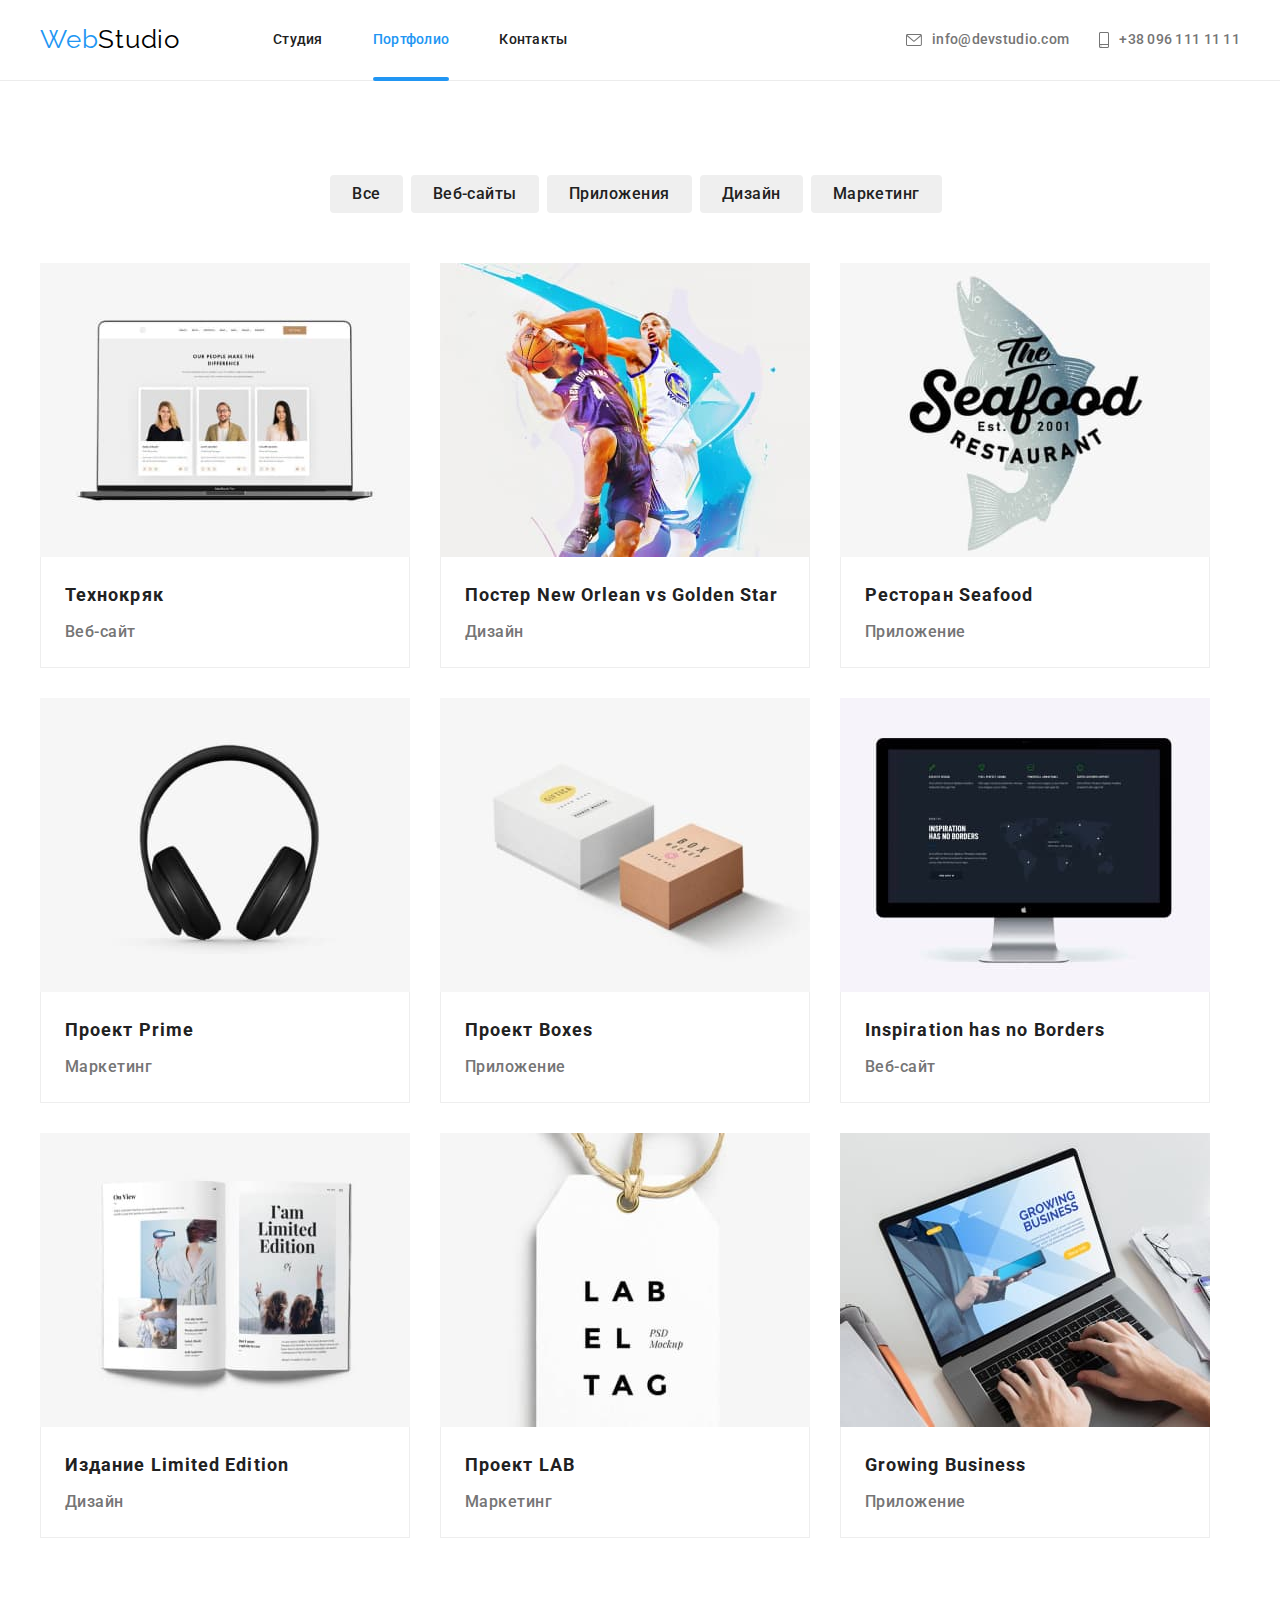
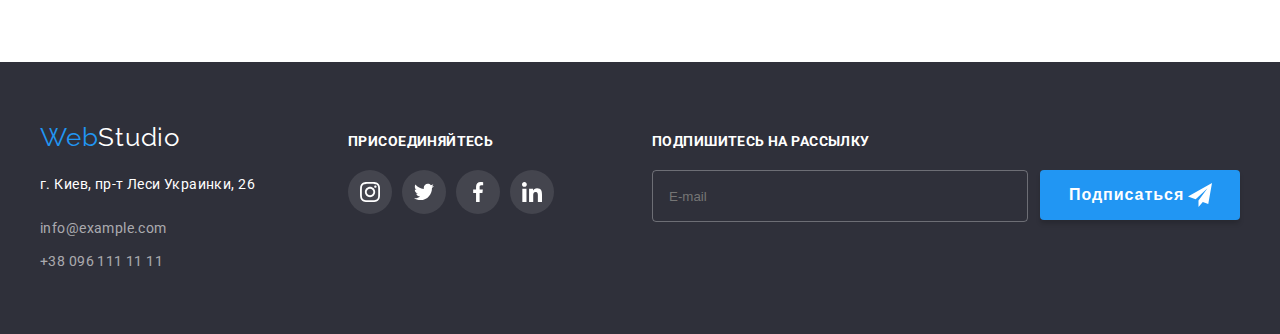
==== portfolio.html @ 7c9e0657 "копіює файли з попередньої ДЗ" ====
<!DOCTYPE html>
<html lang="ru">
  <head>
    <meta charset="UTF-8" />
    <meta http-equiv="X-UA-Compatible" content="IE=edge" />
    <meta name="viewport" content="width=device-width, initial-scale=1.0" />
    <title>WebStudio</title>
    <link rel="preconnect" href="https://fonts.googleapis.com" />
    <link rel="preconnect" href="https://fonts.gstatic.com" crossorigin />
    <link
      href="https://fonts.googleapis.com/css2?family=Montserrat:wght@400;700&family=Raleway:wght@700&family=Roboto:wght@400;500;700;900&family=Rubik:wght@400;500;700&display=swap"
      rel="stylesheet"
    />
    
    <link
      rel="stylesheet"
      href="https://cdnjs.cloudflare.com/ajax/libs/modern-normalize/1.1.0/modern-normalize.min.css"
      integrity="sha512-wpPYUAdjBVSE4KJnH1VR1HeZfpl1ub8YT/NKx4PuQ5NmX2tKuGu6U/JRp5y+Y8XG2tV+wKQpNHVUX03MfMFn9Q=="
      crossorigin="anonymous"
      referrerpolicy="no-referrer"
    />
    <link rel="stylesheet" href="./css/main.css" />
  </head>

  <body>
        
 <!-- --------Header-------- -->

    <header class="header">
      <nav class="container main-nav">
        <a href="./index.html" class="logo">Web<span class="logo-accent">Studio</span></a>

        <ul class="nav list">
          <li class="nav__item">
            <a href="./index.html" class="nav__link">Студия</a>
          </li>

          <li class="nav__item">
            <a href="./portfolio.html" class="nav__link current">Портфолио</a></li>

          <li class="nav__item">
            <a href="" class="nav__link">Контакты</a></li>
        </ul>

        <ul class="site-contact list">
          <li class="site-contact__item">
            <a href="mailto:info@devstudio.com" class="site-contact__link">
              <svg class="site-contact__icon" width="16" hight="12">
                <use href="./images/icons.svg#icon-icon-envelope"></use>
              </svg>info@devstudio.com
            </a>
          </li>

          <li class="site-contact__item">
            <a href="tel:+380961111111" class="site-contact__link">
              <svg class="site-contact__icon" width="10" hight="16">
                <use href="./images/icons.svg#icon-icon-tel"></use>
              </svg>+38 096 111 11 11</a>
          </li>
        </ul>

      </nav>
    </header>
    
    <main>

      <!-- наши работы -->
      
      <section class="section">
        <div class="container">

          <h1 class="visually-hidden">Портфолио работ</h1>

        <ul class="portfolio-nav">

          <li class="portfolio-nav__li">
            <button type="button" class="portfolio-nav__radiobutton">Все</a></li>

          <li class="portfolio-nav__li">
            <button type="button" class="portfolio-nav__radiobutton">Веб-сайты</a></li>

          <li class="portfolio-nav__li">
            <button type="button" class="portfolio-nav__radiobutton">Приложения</a></li>

          <li class="portfolio-nav__li">
            <button type="button" class="portfolio-nav__radiobutton">Дизайн</a></li>
            
          <li class="portfolio-nav__li">
            <button type="button" class="portfolio-nav__radiobutton">Маркетинг</a></li>
        </ul>

        <ul class="portfolio-collection">

          <li class="portfolio-card">
            <a href="" class="portfolio-card__link list">
              <div class="portfolio-card__thumb">

                <img src="./images/img1laptop.jpg" alt="laptop" width="370" height="294" class="portfolio-card__picture"/>

                <div class="portfolio-card__overley">
                  <p class="portfolio-card__overley-text">Ресурс предлагает комплексные предложения с разным уровнем функционала и сервисов. Все это позволит посетителю получить исчерпывающие сведения о компании или частном лице.</p>
                </div>
              </div>
              
              <div class="portfolio-card__content">
                <h3 class="portfolio-card__title">Технокряк</h3>
                <p class="portfolio-card__description">Веб-сайт</p>
              </div>
              
            </a>
          </li>

          <li class="portfolio-card">
            <a href="" class="portfolio-card__link list">
            <div class="portfolio-card__thumb">

                <img src="./images/img2basketball.jpg" alt="laptop" width="370" height="294" class="portfolio-card__picture"/>

                <div class="portfolio-card__overley">
                  <p class="portfolio-card__overley-text">Ресурс предлагает комплексные предложения с разным уровнем функционала и сервисов. Все это позволит посетителю получить исчерпывающие сведения о компании или частном лице.</p>
                </div>
              </div>
              
              <div class="portfolio-card__content">
                <h3 class="portfolio-card__title">Постер New Orlean vs Golden Star</h3>
                <p class="portfolio-card__description">Дизайн</p>
            </div>
            </a>
          </li>

          <li class="portfolio-card">
            <a href="" class="portfolio-card__link list">
            <div class="portfolio-card__thumb">

                <img src="./images/img3seafood.jpg" alt="laptop" width="370" height="294" class="portfolio-card__picture"/>

                <div class="portfolio-card__overley">
                  <p class="portfolio-card__overley-text">Ресурс предлагает комплексные предложения с разным уровнем функционала и сервисов. Все это позволит посетителю получить исчерпывающие сведения о компании или частном лице.</p>
                </div>
              </div>
              
              <div class="portfolio-card__content">
                <h3 class="portfolio-card__title">Ресторан Seafood</h3>
                <p class="portfolio-card__description">Приложение</p>
            </div>
            </a>
          </li>

          <li class="portfolio-card">
            <a href="" class="portfolio-card__link list">
            <div class="portfolio-card__thumb">

                <img src="./images/img4headphones.jpg" alt="laptop" width="370" height="294" class="portfolio-card__picture"/>

                <div class="portfolio-card__overley">
                  <p class="portfolio-card__overley-text">Ресурс предлагает комплексные предложения с разным уровнем функционала и сервисов. Все это позволит посетителю получить исчерпывающие сведения о компании или частном лице.</p>
                </div>
              </div>
              
              <div class="portfolio-card__content">
                <h3 class="portfolio-card__title">Проект Prime</h3>
                <p class="portfolio-card__description">Маркетинг</p>
            </div>
            </a>
          
          </li>

          <li class="portfolio-card">
            <a href="" class="portfolio-card__link list">
            <div class="portfolio-card__thumb">

                <img src="./images/img5box.jpg" alt="laptop" width="370" height="294" class="portfolio-card__picture"/>

                <div class="portfolio-card__overley">
                  <p class="portfolio-card__overley-text">Ресурс предлагает комплексные предложения с разным уровнем функционала и сервисов. Все это позволит посетителю получить исчерпывающие сведения о компании или частном лице.</p>
                </div>
              </div>
              
              <div class="portfolio-card__content">
                <h3 class="portfolio-card__title">Проект Boxes</h3>
                <p class="portfolio-card__description">Приложение</p>
            </div>
            </a>
          </li>

          <li class="portfolio-card">
             <a href="" class="portfolio-card__link list">
            <div class="portfolio-card__thumb">

                <img src="./images/img6imac.jpg" alt="laptop" width="370" height="294" class="portfolio-card__picture"/>

                <div class="portfolio-card__overley">
                  <p class="portfolio-card__overley-text">Ресурс предлагает комплексные предложения с разным уровнем функционала и сервисов. Все это позволит посетителю получить исчерпывающие сведения о компании или частном лице.</p>
                </div>
              </div>
              
              <div class="portfolio-card__content">
                <h3 class="portfolio-card__title">Inspiration has no Borders</h3>
                <p class="portfolio-card__description">Веб-сайт</p>
            </div>
            </a>
          </li>

          <li class="portfolio-card">
            <a href="" class="portfolio-card__link list">
            <div class="portfolio-card__thumb">

                <img src="./images/img7journal.jpg" alt="laptop" width="370" height="294" class="portfolio-card__picture"/>

                <div class="portfolio-card__overley">
                  <p class="portfolio-card__overley-text">Ресурс предлагает комплексные предложения с разным уровнем функционала и сервисов. Все это позволит посетителю получить исчерпывающие сведения о компании или частном лице.</p>
                </div>
              </div>
              
              <div class="portfolio-card__content">
                <h3 class="portfolio-card__title">Издание Limited Edition</h3>
                <p class="portfolio-card__description">Дизайн</p>
            </div>
            </a>
          </li>

          <li class="portfolio-card">
            <a href="" class="portfolio-card__link list">
            <div class="portfolio-card__thumb">

                <img src="./images/img8abc.jpg" alt="laptop" width="370" height="294" class="portfolio-card__picture"/>

                <div class="portfolio-card__overley">
                  <p class="portfolio-card__overley-text">Ресурс предлагает комплексные предложения с разным уровнем функционала и сервисов. Все это позволит посетителю получить исчерпывающие сведения о компании или частном лице.</p>
                </div>
              </div>
              
              <div class="portfolio-card__content">
                <h3 class="portfolio-card__title">Проект LAB</h3>
                <p class="portfolio-card__description">Маркетинг</p>
            </div>
            </a>
          </li>

          <li class="portfolio-card">
            <a href="" class="portfolio-card__link list">
            <div class="portfolio-card__thumb">

                <img src="./images/img9laptop_hands.jpg" alt="laptop" width="370" height="294" class="portfolio-card__picture"/>

                <div class="portfolio-card__overley">
                  <p class="portfolio-card__overley-text">Ресурс предлагает комплексные предложения с разным уровнем функционала и сервисов. Все это позволит посетителю получить исчерпывающие сведения о компании или частном лице.</p>
                </div>
              </div>
              
              <div class="portfolio-card__content">
                <h3 class="portfolio-card__title">Growing Business</h3>
                <p class="portfolio-card__description">Приложение</p>
            </div>
            </a>
          </li>


        </ul>
        </div>
      </section>
    
    </main>
  
    
     <footer class="footer">
      <div class="container footer-con">
        
        <div>
          <a href="./index.html" class="logo">Web<span class="logo-accent logo-accent--footer">Studio</span></a>

          <address class="footer__adress">г. Киев, пр-т Леси Украинки, 26</address>
          
          <ul class="footer_contacts">
            <li class="footer_contacts__link">
              <a href="mailto:info@example.com" class="footer_contacts__footer-contact">info@example.com</a></li>
            <li>
              <a href="tel:+380991111111" class="footer_contacts__footer-contact">+38 096 111 11 11</a></li>
          </ul>
        </div>
      
        <div class="footer-social-link">
          <h3 class="footer__head">присоединяйтесь</h3>
            <div class="footer-social">

              <ul class="footer-icons">
                <li>
                <a href="" class="social-icons__link social-icons__link--footer">
                  <svg class="social-icons__icon social-icons__icon--footer" width="20px" height="20px">
                    <use href="./images/icons.svg#icon-icon-instagram"></use>
                  </svg>
                </a>
              </li>
              <li>
                <a href="" class="social-icons__link social-icons__link--footer">
                  <svg class="social-icons__icon social-icons__icon--footer" width="20px" height="20px">
                    <use href="./images/icons.svg#icon-icon-twitter"></use>
                  </svg>
                </a>
              </li>
              <li>
                <a href="" class="social-icons__link social-icons__link--footer">
                  <svg class="social-icons__icon social-icons__icon--footer" width="20px" height="20px">
                    <use href="./images/icons.svg#icon-icon-fb"></use>
                  </svg>
                </a>
              </li>
              <li>
                <a href="" class="social-icons__link social-icons__link--footer">
                  <svg class="social-icons__icon social-icons__icon--footer" width="20px" height="20px">
                    <use href="./images/icons.svg#icon-icon-linkedin"></use>
                  </svg>
                </a>
              </li>
            </div>
          </ul>
        </div>

        <div class="footer-form">
          <h3 class="footer__head">Подпишитесь на рассылку</h3>
          <div class="subscribe-form">
            <input type="text" placeholder="E-mail" class="subscribe-form__input">
          <button type="button" class="subscribe-form__button">Подписаться
            <svg class="subscribe-form__button-icon" width="24px" height="24px">
              <use href="./images/icons.svg#icon-newsubscribe"> </use>
            </svg>
          </button>
          </div>
        </div>

      </div>
    </footer>
  </body>
</html>
---- css/main.css ----
:root {
  --primaty-text-color: #212121;
  --dark-color-text: #000000;
  --secondary-text-color: #757575;
  --auxiliary-text-color: rgba(255, 255, 255, 0.6);
  --white-text-color: #ffffff;
  --accent-color: #2196f3;
  --background-color-dark: #2f303a;
  --background-color-lightgrey: #f5f4fa;
  --cybic-parameters: 0.4, 0, 0.2, 1;
}

*,
*::before *::after {
  box-sizing: inherit;
}

body {
  font-family: Roboto, sans-serif;
  margin: 0;
}

h2 {
  font-weight: 700;
  font-size: 36px;
  line-height: 1.16;
  letter-spacing: 0.03em;
  text-align: center;
}

h1,
h2,
h3,
h4,
h5,
h6,
h7,
h8 {
  margin: 0 0;
  padding-left: 0;
}

ul {
  margin-top: 0;
  padding-left: 0;
}

p {
  margin: 0 0;
  padding-left: 0;
}

img {
  display: block;
}

.container {
  width: 1200px;
  margin-left: auto;
  margin-right: auto;
  padding-left: 15px;
  padding-right: 15px;
}

.section {
  padding-top: 94px;
  padding-bottom: 94px;
}

.visually-hidden {
  position: absolute;
  white-space: nowrap;
  width: 1px;
  height: 1px;
  overflow: hidden;
  border: 0;
  padding: 0;
  clip: rect(0 0 0 0);
  clip-path: inset(50%);
  margin: -1px;
}

.list {
  list-style: none;
  text-decoration: none;
  margin-bottom: 0;
}

.header {
  border-bottom: 1px solid #ececec;
}

.main-nav {
  display: flex;
  align-items: center;
  height: 80px;
}

.nav {
  font-family: Roboto, sans-serif;
  display: flex;
  color: var(--primaty-text-color);
  font-weight: 500;
  font-size: 14px;
  line-height: 1.14;
  letter-spacing: 0.02em;
  margin: 0;
}

.nav__item {
  position: relative;
  margin-right: 50px;
}
.nav__item:last-child {
  margin-right: 0px;
}

.nav__link {
  color: var(--primaty-text-color);
  display: block;
  text-decoration: none;
  padding-top: 32px;
  padding-bottom: 32px;
  font-weight: 500;
  font-size: 14px;
  line-height: 1.14;
  letter-spacing: 0.02em;
  transition: color 250ms cubic-bezier(var(--cybic-parameters));
}
.nav__link:hover, .nav__link:focus {
  color: var(--accent-color);
}
.nav__link.current {
  color: var(--accent-color);
}
.nav__link.current::after {
  content: "";
  position: absolute;
  left: 0;
  bottom: -1px;
  width: 100%;
  height: 4px;
  background-color: var(--accent-color);
  border-radius: 2px;
}

.site-contact {
  display: flex;
  text-decoration: none;
  margin-left: auto;
  padding: 0;
  height: 80px;
}

.site-contact__item {
  margin-right: 30px;
}
.site-contact__item:last-child {
  margin-right: 0px;
}

.site-contact__link {
  display: flex;
  font-family: Roboto, sans-serif;
  text-decoration: none;
  color: var(--secondary-text-color);
  font-weight: 500;
  font-size: 14px;
  line-height: 1.14;
  letter-spacing: 0.02em;
  padding: 0;
  margin-left: auto;
  margin-bottom: 0;
  align-items: center;
  transition: color 250ms cubic-bezier(var(--cybic-parameters));
}
.site-contact__link:hover, .site-contact__link:focus {
  color: var(--accent-color);
}

.site-contact__icon {
  margin-right: 10px;
  fill: currentColor;
  height: 80px;
}

.logo {
  font-family: Raleway, sans-serif;
  text-decoration: none;
  font-size: 26px;
  line-height: 1.2;
  letter-spacing: 0.03em;
  color: var(--accent-color);
  margin-right: 93px;
}

.logo-accent {
  color: var(--dark-color-text);
}

.logo-accent--footer {
  color: var(--white-text-color);
}

.hero {
  max-height: 600px;
  max-width: 1600px;
  margin: 0 auto;
  background-image: linear-gradient(to right, rgba(47, 48, 58, 0.4), rgba(47, 48, 58, 0.4)), url(../images/heroback.jpg);
  background-repeat: no-repeat;
  background-position: center;
  padding: 200px 0px;
}

.hero__title {
  font-family: Roboto, sans-serif;
  color: var(--white-text-color);
  text-transform: uppercase;
  font-weight: 900;
  font-size: 44px;
  line-height: 1.36;
  text-align: center;
  letter-spacing: 0.06em;
  list-style: none;
  margin-bottom: 30px;
  margin-left: auto;
  margin-right: auto;
  width: 696px;
}

.hero__button {
  color: var(--white-text-color);
  background-color: var(--accent-color);
  font-weight: 700;
  font-size: 16px;
  line-height: 1.88;
  letter-spacing: 0.06em;
  border: 0px;
  border-radius: 4px;
  padding: 10px 32px;
  display: block;
  margin: 0 auto;
  cursor: pointer;
}

.section.benefit {
  padding-bottom: 0px;
}

.benefits {
  margin: 0;
  list-style: none;
  display: flex;
  justify-content: space-between;
}

.benefits__item {
  max-width: 270px;
}

.benefits__back {
  display: block;
  width: 270px;
  height: 120px;
  background-color: var(--background-color-lightgrey);
  border-radius: 4px;
  margin-bottom: 30px;
  background-position: center;
  background-repeat: no-repeat;
  background-size: 70px 70px;
}
.benefits__back--antenna {
  background-image: url(../images/benefit1.svg);
}
.benefits__back--clock {
  background-image: url(../images/benefit2.svg);
}
.benefits__back--laptop {
  background-image: url(../images/benefit3.svg);
}
.benefits__back--astronaut {
  background-image: url(../images/benefit4.svg);
}

.benefits__title {
  color: var(--primaty-text-color);
  font-weight: 700;
  font-size: 14px;
  line-height: 16px;
  letter-spacing: 0.03em;
  text-transform: uppercase;
  margin-bottom: 10px;
}

.benefits__desctription {
  color: var(--secondary-text-color);
  font-weight: 400;
  font-size: 14px;
  line-height: 1.71;
  letter-spacing: 0.03em;
  width: 270px;
}

.whatwedo {
  text-align: center;
  margin-bottom: 50px;
}

.whatwedo__list {
  margin: 0;
  display: flex;
  justify-content: space-between;
}

.whatwedo__link {
  position: relative;
}

.whatwedo__overlay {
  display: flex;
  position: absolute;
  width: 100%;
  height: 70px;
  bottom: 0;
  background-color: rgba(47, 48, 58, 0.8);
  justify-content: center;
  align-items: center;
}

.whatwedo__text {
  font-weight: 700;
  font-size: 14px;
  line-height: 1.14;
  letter-spacing: 0.03em;
  text-transform: uppercase;
  color: var(--white-text-color);
}

.teambackground {
  background-color: var(--background-color-lightgrey);
}

.team__head {
  margin-bottom: 50px;
  text-align: center;
}

.team {
  display: flex;
  justify-content: space-between;
  list-style: none;
  margin: 0;
}

.team-member {
  background-color: var(--white-text-color);
  box-shadow: 0px 1px 3px rgba(0, 0, 0, 0.12), 0px 1px 1px rgba(0, 0, 0, 0.14), 0px 2px 1px rgba(0, 0, 0, 0.2);
  border-radius: 0px 0px 4px 4px;
}

.team-member__contacts {
  margin: 30px 0;
}

.team-member__name {
  margin-bottom: 10px;
  color: var(--primaty-text-color);
  font-weight: 500;
  font-size: 16px;
  line-height: 1.18;
  letter-spacing: 0.03em;
  text-align: center;
}

.team-member__description {
  color: var(--secondary-text-color);
  font-weight: 400;
  font-size: 16px;
  line-height: 1.18;
  letter-spacing: 0.03em;
  margin-bottom: 16px;
  text-align: center;
}

.social-icons {
  display: flex;
  justify-content: center;
  list-style: none;
}

.social-icons__item {
  height: 44px;
  width: 44px;
  margin-right: 10px;
}
.social-icons__item:last-child {
  margin-right: 0;
}

.social-icons__link {
  display: flex;
  justify-content: center;
  align-items: center;
  height: 100%;
  width: 100%;
  border-radius: 50%;
  color: #afb1b8;
  transition: background-color 250ms cubic-bezier(var(--cybic-parameters)), color 250ms cubic-bezier(var(--cybic-parameters));
}
.social-icons__link:hover, .social-icons__link:focus {
  background-color: var(--accent-color);
  color: #ffffff;
}

.social-icons__icon {
  fill: currentColor;
}

.customers__head {
  margin-bottom: 50px;
}

.customers {
  display: flex;
  justify-content: space-between;
  align-items: center;
  margin: 0;
}

.customers__item {
  width: 170px;
  height: 92px;
  color: var(--accent-color);
}

.customers__link {
  display: flex;
  justify-content: center;
  align-items: center;
  color: #afb1b8;
  width: 100%;
  height: 100%;
  border-radius: 4px;
  border: 1px solid #afb1b8;
  transition: background-color 250ms cubic-bezier(var(--cybic-parameters)), color 250ms cubic-bezier(var(--cybic-parameters)), border 250ms cubic-bezier(var(--cybic-parameters));
}
.customers__link:hover, .customers__link:focus {
  color: var(--accent-color);
  border-radius: 4px;
  border: 1px solid var(--accent-color);
}

.customers__icon {
  width: 106px;
  height: 60px;
  fill: currentColor;
}

.footer {
  background-color: var(--background-color-dark);
  padding-top: 60px;
  padding-bottom: 60px;
}

.footer-con {
  display: flex;
  align-items: baseline;
  justify-content: space-between;
}

.logo-footer {
  display: inline-block;
  margin-bottom: 20px;
}

.footer__adress {
  color: var(--white-text-color);
  font-style: normal;
  font-size: 14px;
  line-height: 1.7;
  letter-spacing: 0.03em;
  margin-bottom: 20px;
  margin-top: 20px;
}

.footer_contacts {
  margin: 0;
  list-style: none;
}

.footer_contacts__link {
  margin-bottom: 9px;
}

.footer_contacts__footer-contact {
  color: var(--auxiliary-text-color);
  text-decoration: none;
  font-size: 14px;
  line-height: 1.7;
  letter-spacing: 0.03em;
}

.footer-social-link {
  margin-left: 70px;
}

.footer__head {
  width: 100%;
  font-family: "Roboto";
  font-weight: 700;
  font-size: 14px;
  line-height: 1.14;
  letter-spacing: 0.03em;
  text-transform: uppercase;
  color: var(--white-text-color);
  margin-bottom: 20px;
}

.footer-social {
  display: flex;
  justify-content: space-between;
  width: 206px;
  height: 44px;
}

.footer-icons {
  list-style: none;
  display: flex;
  margin: 0;
  padding: 0;
  height: 44px;
  width: 44px;
}

.footer-icons li {
  margin-right: 10px;
}

.footer-icons li:last-child {
  margin-right: 0;
}

.social-icons__link--footer {
  display: flex;
  margin: 0;
  height: 44px;
  width: 44px;
  background-color: rgba(255, 255, 255, 0.1);
  border-radius: 50%;
  align-items: center;
  justify-content: center;
  transition: background-color 250ms cubic-bezier(var(--cybic-parameters));
}
.social-icons__link--footer:hover, .social-icons__link--footer:focus {
  background-color: var(--accent-color);
  border-radius: 50%;
}

.social-icons__icon--footer {
  display: block;
  align-items: baseline;
  fill: var(--white-text-color);
}

.footer-form {
  margin-left: 93px;
}

.subscribe-form {
  display: flex;
}

.subscribe-form__input {
  display: flex;
  padding: 0;
  margin: 0;
  width: 358px;
  height: 50px;
  background-color: transparent;
  border: 1px solid rgba(255, 255, 255, 0.3);
  border-radius: 4px;
  padding-left: 16px;
  color: var(--white-text-color);
}

.subscribe-form__button {
  display: flex;
  align-items: center;
  position: relative;
  margin-left: 12px;
  margin-top: 0;
  margin-right: 0;
  margin-bottom: 0;
  padding-left: 29px;
  width: 200px;
  height: 50px;
  border: none;
  border-radius: 4px;
  background-color: var(--accent-color);
  box-shadow: 0px 4px 4px rgba(0, 0, 0, 0.15);
  color: var(--white-text-color);
  font-weight: 700;
  font-size: 16px;
  line-height: 1.88;
  letter-spacing: 0.06em;
}

.subscribe-form__button-icon {
  position: absolute;
  right: 0;
  margin-right: 28px;
  top: 50%;
  transform: translateY(-50%);
}

.portfolio-nav {
  display: flex;
  color: var(--primaty-text-color);
  list-style: none;
  font-weight: 500;
  font-size: 16px;
  line-height: 1.62;
  letter-spacing: 0.03em;
  justify-content: center;
  margin-top: 0;
  margin-bottom: 50px;
}

.portfolio-nav__li {
  margin-right: 8px;
}

.portfolio-nav__radiobutton {
  display: block;
  font-family: Roboto, sans-serif;
  color: var(--primaty-text-color);
  list-style: none;
  text-decoration: none;
  font-weight: 500;
  font-size: 16px;
  line-height: 1.62;
  letter-spacing: 0.03em;
  padding: 6px 22px;
  border: 0px;
  border-radius: 4px;
  transition: background-color 250ms cubic-bezier(var(--cybic-parameters)), color 250ms cubic-bezier(var(--cybic-parameters)), box-shadow 250ms cubic-bezier(var(--cybic-parameters));
}
.portfolio-nav__radiobutton:nth-last-child {
  margin-right: 0;
}
.portfolio-nav__radiobutton:hover, .portfolio-nav__radiobutton:focus {
  color: var(--white-text-color);
  background-color: var(--accent-color);
  box-shadow: 0px 3px 1px rgba(0, 0, 0, 0.1), 0px 1px 2px rgba(0, 0, 0, 0.08), 0px 2px 2px rgba(0, 0, 0, 0.12);
}

.portfolio-card__content {
  padding: 20px 24px;
  border-left: 1px solid #eeeeee;
  border-right: 1px solid #eeeeee;
  border-bottom: 1px solid #eeeeee;
}

.portfolio-collection {
  color: var(--primaty-text-color);
  list-style: none;
  text-decoration: none;
  font-weight: 500;
  font-size: 16px;
  line-height: 1.62;
  letter-spacing: 0.03em;
  display: flex;
  flex-wrap: wrap;
  margin: 0;
}

.portfolio-card {
  margin-right: 30px;
  margin-bottom: 30px;
  width: 370px;
}
.portfolio-card:nth-child(3n) {
  margin-right: 0;
}

.portfolio-card__link {
  display: inline-block;
  transition: box-shadow 250ms cubic-bezier(var(--cybic-parameters));
}
.portfolio-card__link:hover, .portfolio-card__link:focus {
  box-shadow: 0px 1px 1px rgba(0, 0, 0, 0.12), 0px 4px 4px rgba(0, 0, 0, 0.06), 1px 4px 6px rgba(0, 0, 0, 0.16);
}

.portfolio-card__thumb {
  position: relative;
  overflow: hidden;
}

.portfolio-card__picture {
  z-index: 2;
}
.portfolio-card__picture .p {
  display: block;
  min-width: 100%;
  height: auto;
}

.portfolio-card__overley {
  position: absolute;
  top: 0;
  left: 0;
  width: 100%;
  height: 100%;
  padding: 63px 24px;
  background-color: rgba(33, 150, 243, 0.9);
  transform: translateY(100%);
  transition: transform 250ms cubic-bezier(var(--cybic-parameters));
}
.portfolio-card__link:hover .portfolio-card__overley, .portfolio-card__link:focus .portfolio-card__overley {
  transform: translateY(0);
}

.portfolio-card__title {
  font-family: Roboto, sans-serif;
  color: var(--primaty-text-color);
  font-weight: 700;
  font-size: 18px;
  line-height: 2;
  letter-spacing: 0.06em;
  margin-bottom: 4px;
}

.portfolio-card__description {
  color: var(--secondary-text-color);
  font-size: 16px;
  line-height: 1.88;
  letter-spacing: 0.03em;
}

.portfolio-card__overley-text {
  position: absolute;
  top: 0;
  left: 0;
  padding: 63px 24px;
  height: 100%;
  width: 100%;
  color: var(--white-text-color);
}

.backdrop {
  position: fixed;
  top: 0;
  left: 0;
  width: 100%;
  height: 100%;
  background-color: rgba(0, 0, 0, 0.2);
  opacity: 1;
  transition: opacity 250ms cubic-bezier(var(--cybic-parameters)), visibility 250ms cubic-bezier(var(--cybic-parameters));
}
.backdrop.is-hidden {
  visibility: hidden;
  opacity: 0;
  pointer-events: none;
}

.modal {
  position: absolute;
  top: 50%;
  left: 50%;
  transform: translate(-50%, -50%) scale(1);
  min-height: 581px;
  width: 528px;
  padding: 40px;
  background-color: var(--white-text-color);
  border-radius: 4px;
  box-shadow: 0px 1px 3px rgba(0, 0, 0, 0.12), 0px 1px 1px rgba(0, 0, 0, 0.14), 0px 2px 1px rgba(0, 0, 0, 0.2);
  transition: transform 250ms cubic-bezier(var(--cybic-parameters));
}
.backdrop.is-hidden .modal {
  transform: translate(-50%, -50%) scale(0);
}

.close {
  position: absolute;
  display: flex;
  align-items: center;
  justify-content: center;
  width: 30px;
  height: 30px;
  top: 8px;
  right: 8px;
  border-radius: 50%;
  background-color: var(--white-text-color);
  border: 1px solid rgba(0, 0, 0, 0.1);
  transition: fill 250ms cubic-bezier(var(--cybic-parameters));
}
.close:hover {
  fill: var(--accent-color);
}

.modal_title {
  font-weight: 700;
  font-size: 20px;
  line-height: 1.15;
  text-align: center;
  letter-spacing: 0.03em;
  color: var(--primaty-text-color);
  margin-bottom: 12px;
}

.form {
  display: block;
  top: 0;
  left: 0;
  width: 100%;
  height: 100%;
}

.form__field {
  display: block;
  width: 100%;
  margin-bottom: 10px;
}

.form__label {
  display: block;
  width: 100%;
  font-weight: 400;
  font-size: 12px;
  line-height: 1.16;
  letter-spacing: 0.01em;
  color: var(--secondary-text-color);
  margin-bottom: 4px;
}

.form__input-container {
  position: relative;
}

.form__input {
  padding-left: 42px;
  padding-top: 0;
  padding-right: 0;
  padding-bottom: 0;
  width: 100%;
  height: 40px;
  border: 1px solid rgba(33, 33, 33, 0.2);
  border-radius: 4px;
  top: 0;
  fill: currentColor;
  transition: border 250ms cubic-bezier(var(--cybic-parameters));
}
.form__input:hover, .form__input:focus {
  border: 1px solid var(--accent-color);
}

.form__icon {
  position: absolute;
  top: 50%;
  left: 15px;
  transform: translateY(-50%);
  transition: all 250ms cubic-bezier(var(--cybic-parameters));
}
.form__input:hover + .form__icon {
  fill: var(--accent-color);
}
.form__input:focus + .form__icon {
  fill: var(--accent-color);
}

.comment {
  margin-bottom: 0;
}

.form__comments {
  display: block;
  margin: 0;
  padding: 12px 16px;
  width: 100%;
  height: 120px;
  border: 1px solid rgba(33, 33, 33, 0.2);
  border-radius: 4px;
  resize: none;
  transition: border 250ms cubic-bezier(var(--cybic-parameters));
}
.form__comments:hover, .form__comments:focus {
  border: 1px solid var(--accent-color);
}
.form__comments::placeholder {
  font-weight: 400;
  font-size: 14px;
  line-height: 1.14;
  letter-spacing: 0.01em;
  color: rgba(117, 117, 117, 0.5);
}

.form-agreement {
  margin-right: auto;
  margin-left: auto;
  margin-bottom: 30px;
  margin-top: 20px;
}

.form-agreement__label {
  font-size: 14px;
  line-height: 1.71;
  letter-spacing: 0.03em;
  color: var(--secondary-text-color);
  display: flex;
  align-items: center;
  justify-content: center;
}
.form-agreement__label::before {
  content: "";
  width: 16px;
  height: 15px;
  border: 2px solid var(--primaty-text-color);
  border-radius: 2px;
  margin-right: 8px;
}

.form-agreement__link {
  color: var(--accent-color);
}

.form-agreement__checkbox:checked + .form-agreement__label::before {
  background-color: var(--accent-color);
  border: none;
  background-image: url(../images/icon-check.svg);
  background-repeat: no-repeat;
  background-position: center;
}

.form__buttom {
  display: block;
  margin: 0 auto;
  margin-bottom: 0px;
  width: 200px;
  height: 50px;
  color: var(--white-text-color);
  background-color: var(--accent-color);
  border: none;
  box-shadow: 0px 4px 4px rgba(0, 0, 0, 0.15);
  border-radius: 4px;
  text-align: center;
  font-weight: 700;
  font-size: 16px;
  line-height: 1.88;
  letter-spacing: 0.06em;
  transition: background-color 250ms cubic-bezier(var(--cybic-parameters));
}
.form__buttom:hover {
  background: #188ce8;
}/*# sourceMappingURL=main.css.map */
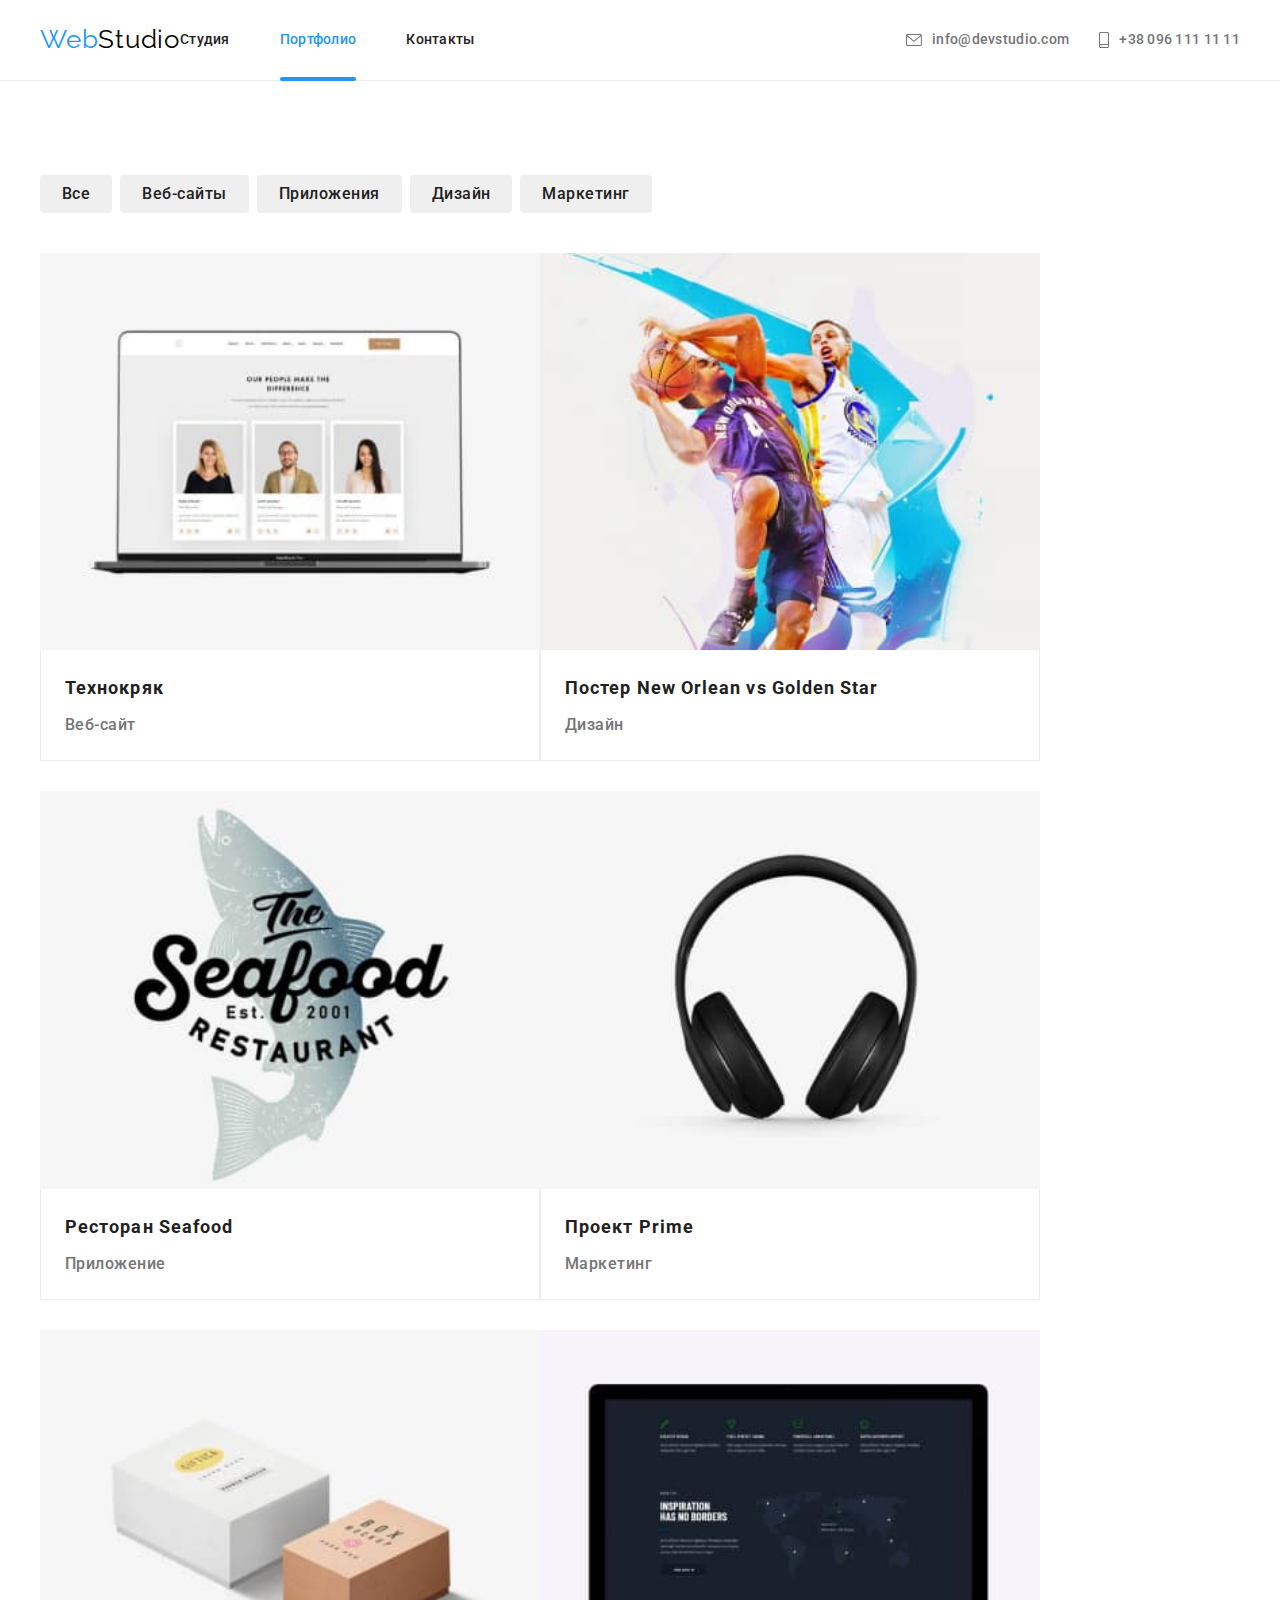
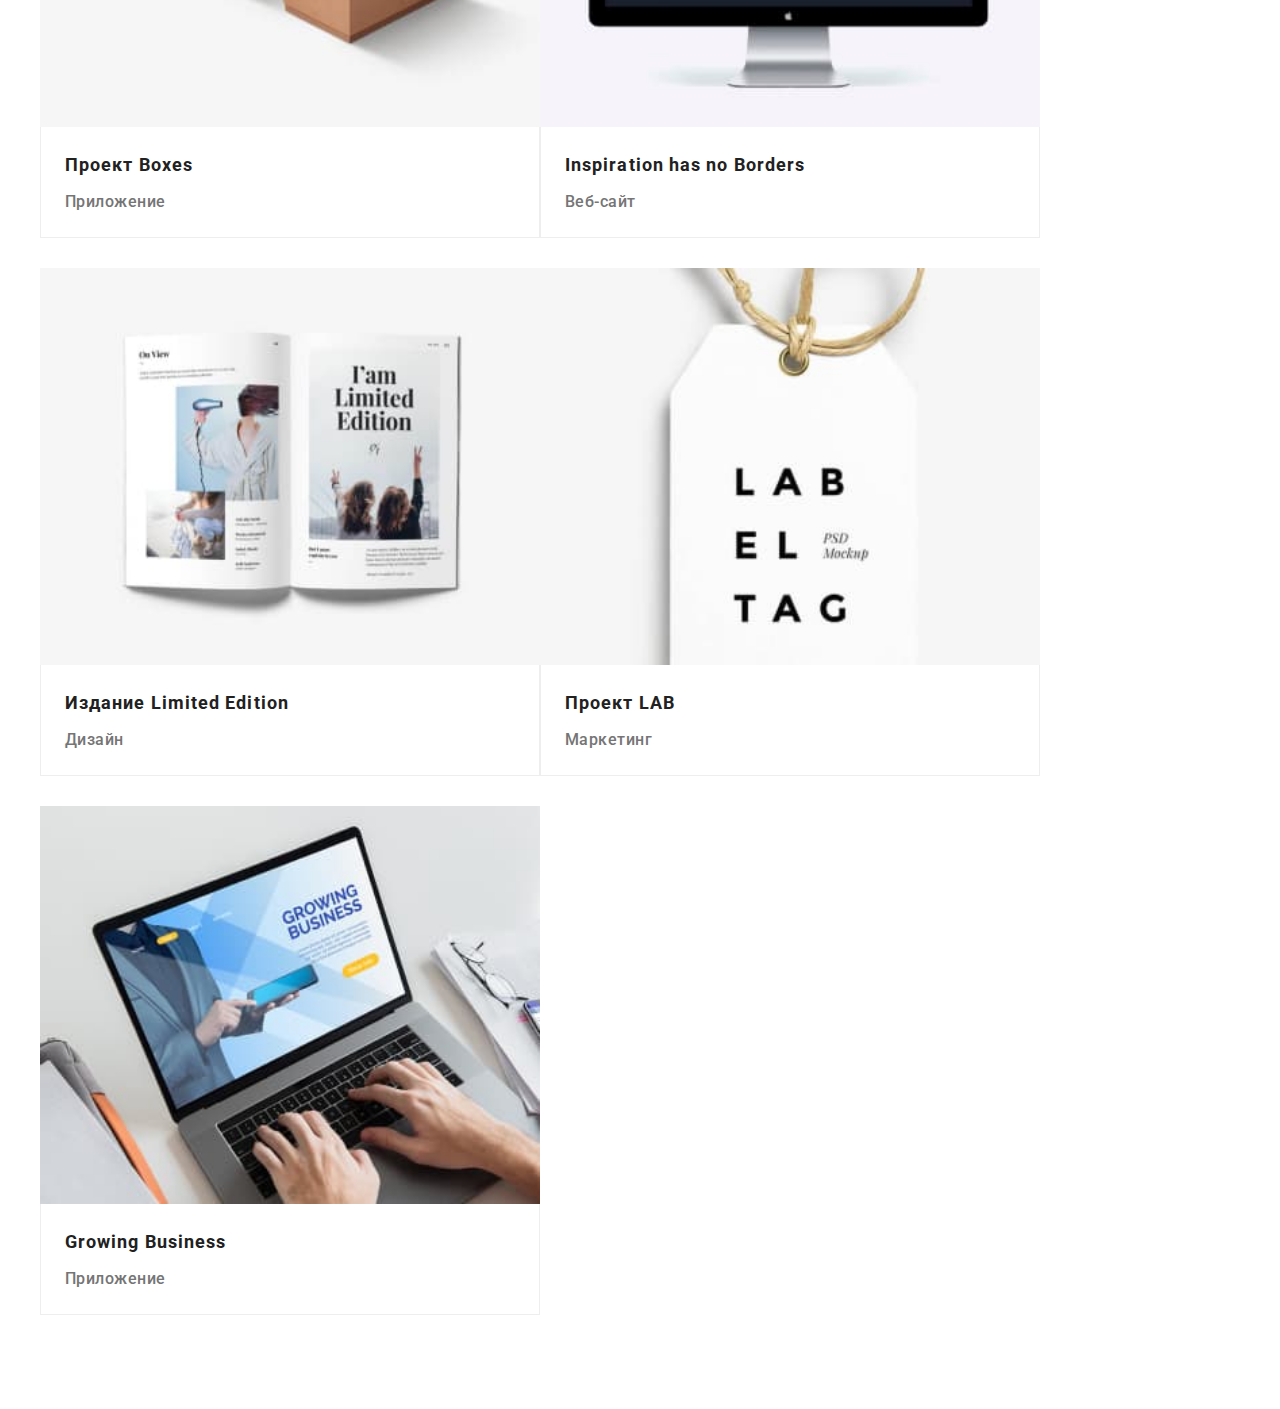
==== commit 31184150: "додає media правила" ====
--- a/portfolio.html
+++ b/portfolio.html
@@ -263,7 +263,7 @@
     </main>
   
     
-     <footer class="footer">
+     <!-- <footer class="footer">
       <div class="container footer-con">
         
         <div>
@@ -329,6 +329,6 @@
         </div>
 
       </div>
-    </footer>
+    </footer> -->
   </body>
 </html>
--- a/css/main.css
+++ b/css/main.css
@@ -52,19 +52,47 @@
 
 img {
   display: block;
+  max-width: 100%;
+  height: auto;
 }
 
 .container {
-  width: 1200px;
   margin-left: auto;
   margin-right: auto;
   padding-left: 15px;
   padding-right: 15px;
 }
+@media screen and (min-width: 480px) {
+  .container {
+    max-width: 480px;
+  }
+}
+@media screen and (min-width: 768px) {
+  .container {
+    max-width: 768px;
+  }
+}
+@media screen and (min-width: 1200px) {
+  .container {
+    max-width: 1200px;
+  }
+}
 
 .section {
-  padding-top: 94px;
-  padding-bottom: 94px;
+  padding-top: 60px;
+  padding-bottom: 60px;
+}
+@media screen and (min-width: 320px) {
+  .section {
+    padding-top: 60px;
+    padding-bottom: 60px;
+  }
+}
+@media screen and (min-width: 1200px) {
+  .section {
+    padding-top: 94px;
+    padding-bottom: 94px;
+  }
 }
 
 .visually-hidden {
@@ -191,7 +219,6 @@
   line-height: 1.2;
   letter-spacing: 0.03em;
   color: var(--accent-color);
-  margin-right: 93px;
 }
 
 .logo-accent {
@@ -244,23 +271,50 @@
 }
 
 .section.benefit {
-  padding-bottom: 0px;
+  padding-bottom: 60px;
 }
 
 .benefits {
   margin: 0;
   list-style: none;
-  display: flex;
-  justify-content: space-between;
+  width: 100%;
+}
+@media screen and (min-width: 768px) {
+  .benefits {
+    display: flex;
+    flex-wrap: wrap;
+    gap: 30px;
+  }
+}
+@media screen and (min-width: 1200px) {
+  .benefits {
+    display: flex;
+    justify-content: space-between;
+  }
 }
 
 .benefits__item {
-  max-width: 270px;
+  margin-bottom: 30px;
+}
+@media screen and (min-width: 768px) {
+  .benefits__item {
+    max-width: 354px;
+    margin-bottom: 0;
+  }
+}
+@media screen and (min-width: 1200px) {
+  .benefits__item {
+    max-width: 270px;
+    margin-bottom: 0;
+  }
+}
+.benefits__item:last-child {
+  margin-bottom: 0;
 }
 
 .benefits__back {
   display: block;
-  width: 270px;
+  width: 100%;
   height: 120px;
   background-color: var(--background-color-lightgrey);
   border-radius: 4px;
@@ -290,6 +344,12 @@
   letter-spacing: 0.03em;
   text-transform: uppercase;
   margin-bottom: 10px;
+  text-align: center;
+}
+@media screen and (min-width: 768px) {
+  .benefits__title {
+    text-align: left;
+  }
 }
 
 .benefits__desctription {
@@ -298,7 +358,13 @@
   font-size: 14px;
   line-height: 1.71;
   letter-spacing: 0.03em;
-  width: 270px;
+  width: 100%;
+}
+
+@media screen and (max-width: 1200px) {
+  .whatwedo-container {
+    display: none;
+  }
 }
 
 .whatwedo {
@@ -341,25 +407,74 @@
 }
 
 .team__head {
-  margin-bottom: 50px;
+  margin-bottom: 30px;
   text-align: center;
+  font-size: 28px;
+  line-height: 1.17;
+}
+@media screen and (min-width: 1200px) {
+  .team__head {
+    margin-bottom: 50px;
+    font-size: 36px;
+    line-height: 1.17;
+  }
 }
 
 .team {
-  display: flex;
-  justify-content: space-between;
   list-style: none;
   margin: 0;
+}
+@media screen and (min-width: 768px) {
+  .team {
+    display: flex;
+    flex-wrap: wrap;
+    gap: 30px;
+  }
+}
+@media screen and (min-width: 1200px) {
+  .team {
+    justify-content: space-between;
+  }
 }
 
 .team-member {
   background-color: var(--white-text-color);
   box-shadow: 0px 1px 3px rgba(0, 0, 0, 0.12), 0px 1px 1px rgba(0, 0, 0, 0.14), 0px 2px 1px rgba(0, 0, 0, 0.2);
   border-radius: 0px 0px 4px 4px;
+  margin-bottom: 30px;
+}
+@media screen and (min-width: 768px) {
+  .team-member {
+    margin-bottom: 0;
+    width: 354px;
+    gap: 30px;
+  }
+}
+@media screen and (min-width: 1200px) {
+  .team-member {
+    margin-bottom: 0;
+    width: 270px;
+  }
+}
+
+.team-member__picture {
+  display: block;
+  width: 100%;
 }
 
 .team-member__contacts {
-  margin: 30px 0;
+  margin-top: 30px;
+  margin-bottom: 24px;
+}
+@media screen and (min-width: 768px) {
+  .team-member__contacts {
+    margin-top: 30px;
+  }
+}
+@media screen and (min-width: 1200px) {
+  .team-member__contacts {
+    margin: 30px 0;
+  }
 }
 
 .team-member__name {
@@ -417,20 +532,47 @@
 }
 
 .customers__head {
-  margin-bottom: 50px;
+  margin-bottom: 30px;
+  font-size: 28px;
+  line-height: 1.17;
+}
+@media screen and (min-width: 1200px) {
+  .customers__head {
+    font-size: 36px;
+    line-height: 1.17;
+    margin-bottom: 50px;
+  }
 }
 
 .customers {
   display: flex;
-  justify-content: space-between;
-  align-items: center;
-  margin: 0;
+  flex-wrap: wrap;
+  gap: 30px;
+}
+@media screen and (min-width: 1200px) {
+  .customers {
+    display: flex;
+    justify-content: space-between;
+    align-items: center;
+    margin: 0;
+  }
 }
 
 .customers__item {
-  width: 170px;
+  width: calc((100% - 30px) / 2);
   height: 92px;
-  color: var(--accent-color);
+}
+@media screen and (min-width: 768px) {
+  .customers__item {
+    width: calc((100% - 60px) / 3);
+  }
+}
+@media screen and (min-width: 1200px) {
+  .customers__item {
+    width: 170px;
+    height: 92px;
+    color: var(--accent-color);
+  }
 }
 
 .customers__link {
@@ -462,10 +604,42 @@
   padding-bottom: 60px;
 }
 
+.footer-base {
+  width: 100%;
+  margin: 0 auto;
+  align-items: center;
+  text-align: center;
+  margin-bottom: 60px;
+}
+@media screen and (min-width: 768px) {
+  .footer-base {
+    width: 50%;
+    margin-right: auto;
+    margin: 0;
+  }
+}
+@media screen and (min-width: 1200px) {
+  .footer-base {
+    margin-right: auto;
+  }
+}
+
 .footer-con {
-  display: flex;
-  align-items: baseline;
-  justify-content: space-between;
+  width: 100%;
+}
+@media screen and (min-width: 768px) {
+  .footer-con {
+    display: flex;
+    flex-wrap: wrap;
+  }
+}
+@media screen and (min-width: 1200px) {
+  .footer-con {
+    display: flex;
+    align-items: baseline;
+    justify-content: space-between;
+    flex-wrap: nowrap;
+  }
 }
 
 .logo-footer {
@@ -474,6 +648,7 @@
 }
 
 .footer__adress {
+  text-align: center;
   color: var(--white-text-color);
   font-style: normal;
   font-size: 14px;
@@ -482,14 +657,29 @@
   margin-bottom: 20px;
   margin-top: 20px;
 }
+@media screen and (min-width: 1200px) {
+  .footer__adress {
+    text-align: left;
+  }
+}
 
 .footer_contacts {
   margin: 0;
   list-style: none;
 }
+@media screen and (min-width: 1200px) {
+  .footer_contacts {
+    text-align: left;
+  }
+}
 
 .footer_contacts__link {
-  margin-bottom: 9px;
+  margin-bottom: 8px;
+}
+@media screen and (min-width: 1200px) {
+  .footer_contacts__link {
+    margin-bottom: 9px;
+  }
 }
 
 .footer_contacts__footer-contact {
@@ -501,10 +691,23 @@
 }
 
 .footer-social-link {
-  margin-left: 70px;
+  margin-bottom: 60px;
+}
+@media screen and (min-width: 768px) {
+  .footer-social-link {
+    width: 50%;
+    margin-left: auto;
+    margin-bottom: 0;
+  }
+}
+@media screen and (min-width: 1200px) {
+  .footer-social-link {
+    margin-left: 70px;
+  }
 }
 
 .footer__head {
+  text-align: center;
   width: 100%;
   font-family: "Roboto";
   font-weight: 700;
@@ -515,12 +718,23 @@
   color: var(--white-text-color);
   margin-bottom: 20px;
 }
+@media screen and (min-width: 1200px) {
+  .footer__head {
+    text-align: left;
+  }
+}
 
 .footer-social {
   display: flex;
-  justify-content: space-between;
+  margin: 0 auto;
   width: 206px;
   height: 44px;
+}
+@media screen and (min-width: 1200px) {
+  .footer-social {
+    justify-content: space-between;
+    margin: 0;
+  }
 }
 
 .footer-icons {
@@ -562,19 +776,45 @@
   fill: var(--white-text-color);
 }
 
-.footer-form {
-  margin-left: 93px;
+@media screen and (min-width: 768px) {
+  .footer-form {
+    margin-top: 60px;
+    margin-left: auto;
+    margin-right: auto;
+  }
+}
+@media screen and (min-width: 1200px) {
+  .footer-form {
+    margin-left: 93px;
+    margin-top: 0;
+    margin-right: 0;
+  }
 }
 
 .subscribe-form {
   display: flex;
+  flex-wrap: wrap;
+  justify-content: center;
+}
+@media screen and (min-width: 768px) {
+  .subscribe-form {
+    flex-direction: column;
+    align-items: center;
+  }
+}
+@media screen and (min-width: 1200px) {
+  .subscribe-form {
+    display: flex;
+    flex-wrap: nowrap;
+    flex-direction: row;
+  }
 }
 
 .subscribe-form__input {
   display: flex;
   padding: 0;
   margin: 0;
-  width: 358px;
+  width: 100%;
   height: 50px;
   background-color: transparent;
   border: 1px solid rgba(255, 255, 255, 0.3);
@@ -582,13 +822,28 @@
   padding-left: 16px;
   color: var(--white-text-color);
 }
+@media screen and (min-width: 768px) {
+  .subscribe-form__input {
+    width: 450px;
+    flex-direction: column;
+    margin: 0;
+    margin-bottom: 20px;
+  }
+}
+@media screen and (min-width: 1200px) {
+  .subscribe-form__input {
+    margin-right: 12px;
+    margin-bottom: 0;
+    width: 358px;
+  }
+}
 
 .subscribe-form__button {
   display: flex;
   align-items: center;
   position: relative;
   margin-left: 12px;
-  margin-top: 0;
+  margin-top: 20px;
   margin-right: 0;
   margin-bottom: 0;
   padding-left: 29px;
@@ -604,6 +859,16 @@
   line-height: 1.88;
   letter-spacing: 0.06em;
 }
+@media screen and (min-width: 768px) {
+  .subscribe-form__button {
+    margin-left: 0;
+  }
+}
+@media screen and (min-width: 768px) {
+  .subscribe-form__button {
+    margin-top: 0;
+  }
+}
 
 .subscribe-form__button-icon {
   position: absolute;
@@ -615,19 +880,24 @@
 
 .portfolio-nav {
   display: flex;
+  justify-content: flex-start;
+  flex-wrap: wrap;
+  column-gap: 8px;
+  row-gap: 15px;
   color: var(--primaty-text-color);
   list-style: none;
   font-weight: 500;
   font-size: 16px;
   line-height: 1.62;
   letter-spacing: 0.03em;
-  justify-content: center;
   margin-top: 0;
-  margin-bottom: 50px;
-}
-
-.portfolio-nav__li {
-  margin-right: 8px;
+  margin-bottom: 40px;
+}
+
+@media screen and (min-width: 1200px) {
+  .portfolio-nav__li {
+    margin-bottom: 0;
+  }
 }
 
 .portfolio-nav__radiobutton {
@@ -659,6 +929,7 @@
   border-left: 1px solid #eeeeee;
   border-right: 1px solid #eeeeee;
   border-bottom: 1px solid #eeeeee;
+  width: 450px;
 }
 
 .portfolio-collection {
@@ -675,12 +946,10 @@
 }
 
 .portfolio-card {
-  margin-right: 30px;
   margin-bottom: 30px;
-  width: 370px;
-}
-.portfolio-card:nth-child(3n) {
-  margin-right: 0;
+}
+.portfolio-card:last-child {
+  margin-bottom: 0;
 }
 
 .portfolio-card__link {
@@ -698,6 +967,7 @@
 
 .portfolio-card__picture {
   z-index: 2;
+  width: 100%;
 }
 .portfolio-card__picture .p {
   display: block;
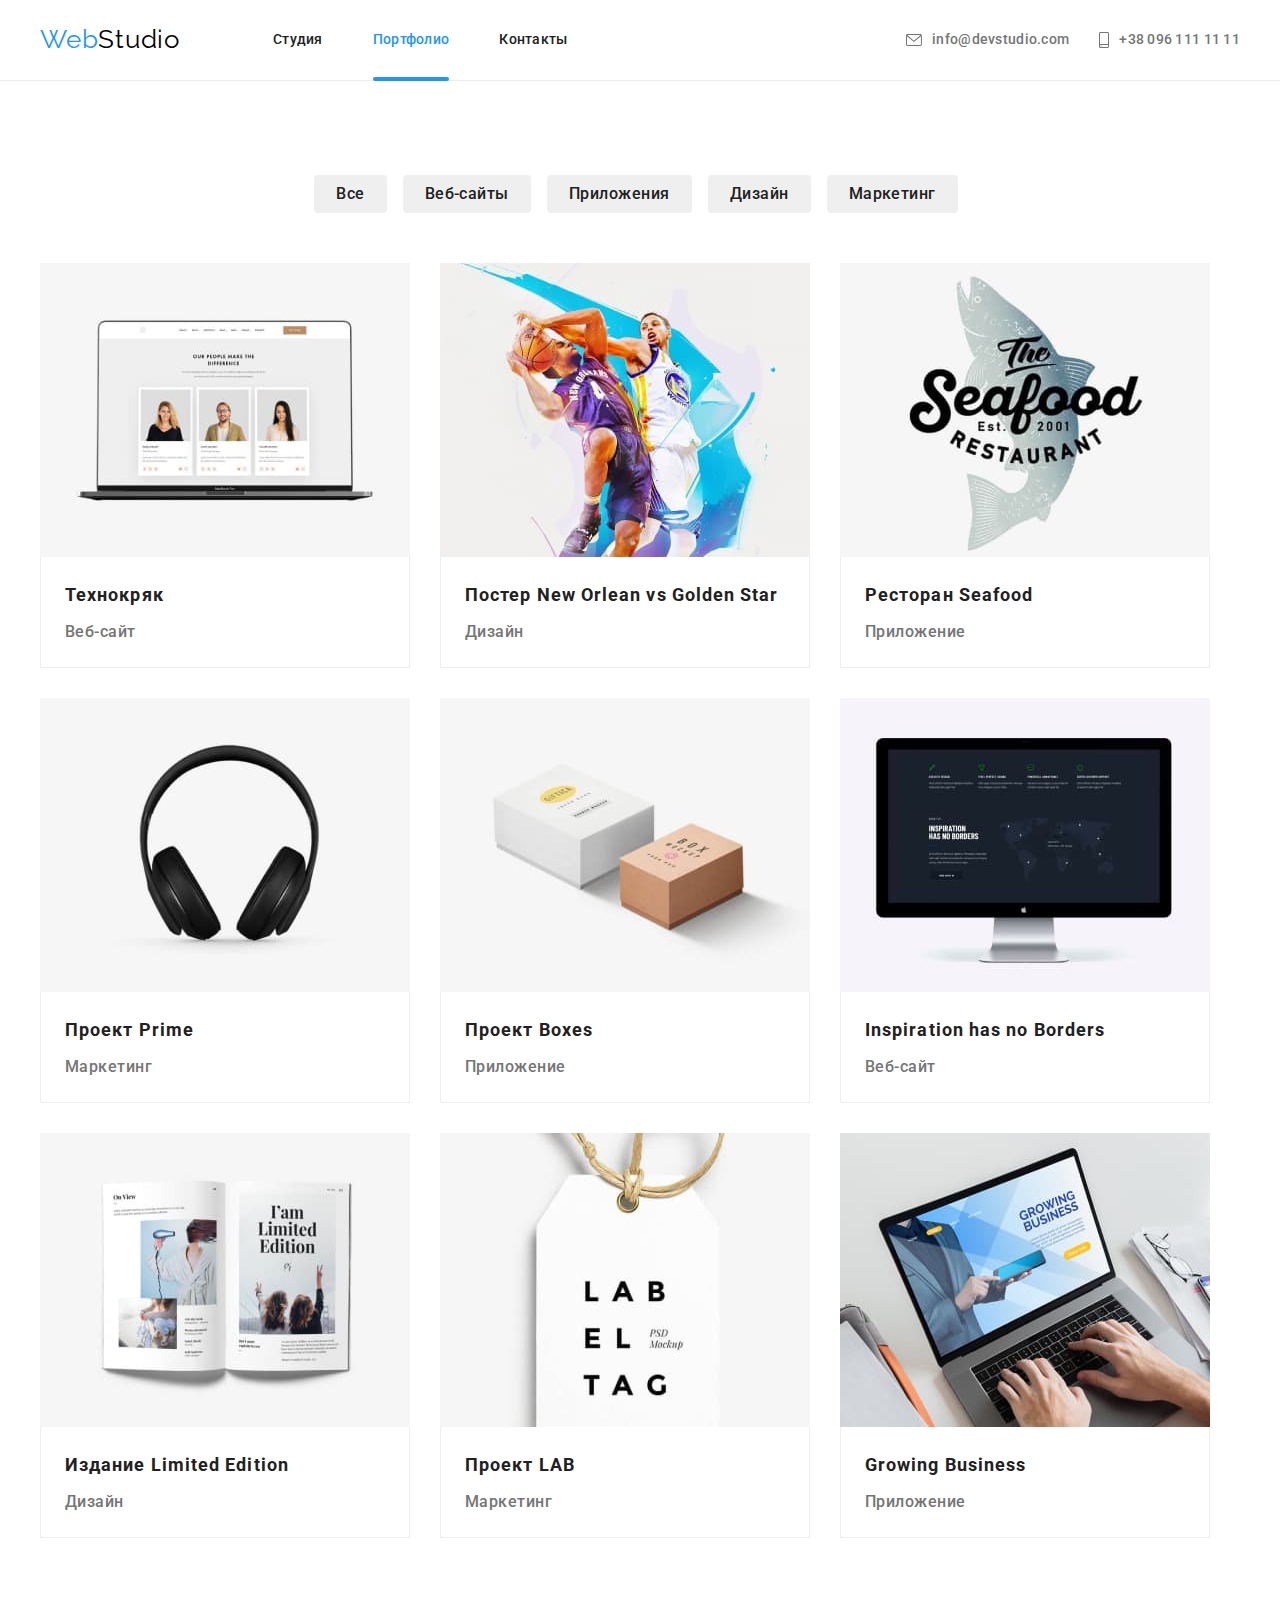
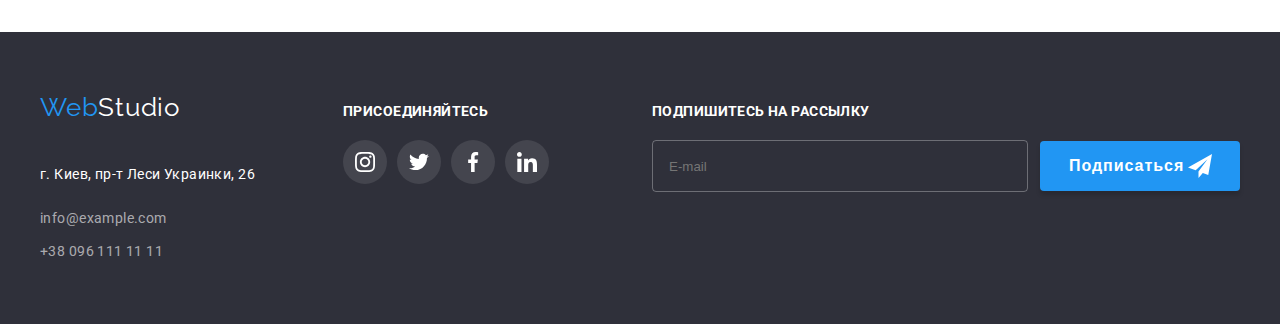
==== commit f1510332: "12 07 22" ====
--- a/portfolio.html
+++ b/portfolio.html
@@ -25,8 +25,114 @@
   <body>
         
  <!-- --------Header-------- -->
-
-    <header class="header">
+<header class="header">
+      <div class="container container-header">
+
+        <div class="header-logo">
+          <a href="./index.html" class="logo">Web<span class="logo-accent">Studio</span></a>
+          
+        </div>
+        
+        <!-- <button type="button" class="mob-menu">
+        <svg class="mob-menu-open">
+          <use href="./images/icons.svg#icon-mob-open">
+          </use>
+        </svg> 
+        </button> -->
+
+        <!-- <div class="mobile-menu is-hidden">
+
+          <button type="button" class="mob-menu-close">
+            <svg class="mob-menu-icon">
+              <use href="./images/icons.svg#icon-mob-close">
+              </use>
+            </svg> 
+          </button>
+
+          <div class="container-mob-menu">
+            <div class="mobile-menu-top">
+            <ul class="mobile-menu-nav list">
+            <li class="mobile-menu-nav__item">
+              <a class="mobile-menu-nav__link list" href="">Студия</a>
+            </li>
+            <li class="mobile-menu-nav__item">
+              <a class="mobile-menu-nav__link list" href="">Портфолио</a>
+            </li>
+            <li class="mobile-menu-nav__item">
+              <a class="mobile-menu-nav__link list" href="">Контакты</a>
+            </li>
+          </ul>
+          </div>
+
+          <div class="mobile-menu-bottom">
+            <ul class="mobile-menu-contact">
+            <li class="mobile-menu-contact__tel list">
+              <a href="tel:+380961111111" class="mobile-menu-contact__tel-link list">+38 096 111 11 11</a>
+            </li>
+            <li class="mobile-menu-contact__mail list">
+              <a href="mailto:info@devstudio.com" class="mobile-menu-contact__mail-link list">info@devstudio.com</a>
+            </li>
+          </ul>
+          <ul class="mobile-menu-soc">
+            <li class="mobile-menu-soc__item">
+              <a href="" class="mobile-menu-soc__item-link list" rel="nofollow noopener noreferrer">Instagram</a>
+            </li>
+            <li class="mobile-menu-soc__item">
+              <a href="" class="mobile-menu-soc__item-link list" rel="nofollow noopener noreferrer">Twitter</a>
+            </li>
+            <li class="mobile-menu-soc__item">
+              <a href="" class="mobile-menu-soc__item-link list" rel="nofollow noopener noreferrer">Facebook</a>
+            </li>
+            <li class="mobile-menu-soc__item">
+              <a href="" class="mobile-menu-soc__item-link list" rel="nofollow noopener noreferrer">LinkedIn</a>
+            </li>
+          </ul>
+          </div>
+          </div>
+          
+        </div> -->
+        
+        <div class="header-nav">
+          <nav class="main-nav">
+            <ul class="nav list">
+              <li class="nav__item">
+                <a href="./index.html" class="nav__link">Студия</a>
+              </li>
+
+              <li class="nav__item">
+                <a href="./portfolio.html" class="nav__link current">Портфолио</a></li>
+
+              <li class="nav__item">
+                <a href="" class="nav__link">Контакты</a></li>
+            </ul>
+          </nav>
+
+
+
+          <div class="header-contact">
+            <ul class="site-contact list">
+              <li class="site-contact__item">
+                <a href="mailto:info@devstudio.com" class="site-contact__link">
+                  <svg class="site-contact__icon" width="16" hight="12">
+                    <use href="./images/icons.svg#icon-icon-envelope"></use>
+                  </svg>info@devstudio.com
+                </a>
+              </li>
+          
+              <li class="site-contact__item">
+                <a href="tel:+380961111111" class="site-contact__link">
+                  <svg class="site-contact__icon" width="10" hight="16">
+                    <use href="./images/icons.svg#icon-icon-tel"></use>
+                  </svg>+38 096 111 11 11</a>
+              </li>
+            </ul>
+          </div>
+        </div>
+
+      
+    </header>
+
+    <!-- <header class="header">
       <nav class="container main-nav">
         <a href="./index.html" class="logo">Web<span class="logo-accent">Studio</span></a>
 
@@ -60,7 +166,7 @@
         </ul>
 
       </nav>
-    </header>
+    </header> -->
     
     <main>
 
@@ -263,11 +369,11 @@
     </main>
   
     
-     <!-- <footer class="footer">
+      <footer class="footer">
       <div class="container footer-con">
         
-        <div>
-          <a href="./index.html" class="logo">Web<span class="logo-accent logo-accent--footer">Studio</span></a>
+        <div class="footer-base">
+          <a href="./index.html" class="logo-footer">Web<span class="logo-accent logo-accent--footer">Studio</span></a>
 
           <address class="footer__adress">г. Киев, пр-т Леси Украинки, 26</address>
           
@@ -329,6 +435,7 @@
         </div>
 
       </div>
-    </footer> -->
+    </footer>
+
   </body>
 </html>
--- a/css/main.css
+++ b/css/main.css
@@ -114,14 +114,156 @@
   margin-bottom: 0;
 }
 
+.container-header {
+  display: flex;
+  padding-top: 0;
+  padding-bottom: 0;
+  align-items: center;
+  height: 80px;
+}
+
 .header {
   border-bottom: 1px solid #ececec;
 }
 
+.mob-menu {
+  height: 40px;
+  width: 40px;
+  border: none;
+  background-color: transparent;
+  margin-left: auto;
+}
+
+.mob-menu-close {
+  position: absolute;
+  top: 0;
+  right: 0;
+  height: 40px;
+  width: 40px;
+  margin-right: 10px;
+  margin-top: 10px;
+  border: none;
+  background-color: transparent;
+  margin-left: auto;
+}
+
+.mob-menu-open {
+  width: 40px;
+  height: 40px;
+}
+
+.mob-menu-icon {
+  width: 40px;
+  height: 40px;
+}
+
+.mobile-menu {
+  position: absolute;
+  top: 0;
+  left: 0;
+  background-color: rgb(255, 255, 255);
+  width: 100vw;
+  height: 100vh;
+  z-index: 999;
+  padding-top: 48px;
+  padding-bottom: 48px;
+  padding-left: 40px;
+  padding-right: 40px;
+  position: fixed;
+}
+
+.container-mob-menu {
+  display: flex;
+  flex-direction: column;
+  height: 100%;
+  justify-content: space-between;
+  overflow: auto;
+}
+
+.mobile-menu-nav__item {
+  margin-bottom: 32px;
+}
+
+.mobile-menu-nav__link {
+  font-weight: 500;
+  font-size: 40px;
+  line-height: 1.17;
+  letter-spacing: 0.02em;
+  color: var(--primaty-text-color);
+}
+
+.mobile-menu-contact {
+  padding: 0;
+  margin: 0;
+}
+
+.mobile-menu-contact__tel-link {
+  font-weight: 500;
+  font-size: 34px;
+  line-height: 1.17;
+  letter-spacing: 0.02em;
+  color: var(--accent-color);
+}
+@media screen and (max-width: 380px) {
+  .mobile-menu-contact__tel-link {
+    font-size: 25px;
+    line-height: 1.17;
+  }
+}
+
+.mobile-menu-contact__mail {
+  padding-top: 32px;
+  padding-bottom: 64px;
+}
+
+.mobile-menu-contact__mail-link {
+  font-weight: 500;
+  font-size: 24px;
+  line-height: 1.17;
+  letter-spacing: 0.02em;
+  color: var(--secondary-text-color);
+}
+
+.mobile-menu-soc {
+  display: flex;
+  list-style: none;
+  margin: 0;
+  flex-wrap: wrap;
+}
+
+.mobile-menu-soc__item {
+  margin-right: 10px;
+  padding-right: 10px;
+  border-right: 1px solid rgba(33, 33, 33, 0.2);
+}
+.mobile-menu-soc__item:last-child {
+  margin-right: 0;
+  border: none;
+}
+
+.mobile-menu-soc__item-link {
+  font-weight: 500;
+  font-size: 18px;
+  line-height: 1.22;
+  letter-spacing: 0.02em;
+  color: var(--accent-color);
+}
+
+.header-nav {
+  display: flex;
+  width: 100%;
+  height: 80px;
+}
+@media screen and (max-width: 768px) {
+  .header-nav {
+    display: none;
+  }
+}
+
 .main-nav {
   display: flex;
   align-items: center;
-  height: 80px;
+  margin-right: auto;
 }
 
 .nav {
@@ -172,19 +314,41 @@
   border-radius: 2px;
 }
 
+.header-contact {
+  display: flex;
+}
+
 .site-contact {
   display: flex;
   text-decoration: none;
   margin-left: auto;
   padding: 0;
-  height: 80px;
-}
-
-.site-contact__item {
-  margin-right: 30px;
+}
+@media screen and (min-width: 768px) {
+  .site-contact {
+    flex-wrap: wrap;
+    justify-content: flex-end;
+  }
+}
+@media screen and (min-width: 1200px) {
+  .site-contact {
+    display: flex;
+    align-items: center;
+  }
+}
+
+@media screen and (min-width: 768px) {
+  .site-contact__item {
+    margin-right: 0;
+  }
+}
+@media screen and (min-width: 1200px) {
+  .site-contact__item {
+    margin-right: 30px;
+  }
 }
 .site-contact__item:last-child {
-  margin-right: 0px;
+  margin-right: 0;
 }
 
 .site-contact__link {
@@ -201,6 +365,7 @@
   margin-bottom: 0;
   align-items: center;
   transition: color 250ms cubic-bezier(var(--cybic-parameters));
+  height: 40px;
 }
 .site-contact__link:hover, .site-contact__link:focus {
   color: var(--accent-color);
@@ -209,7 +374,6 @@
 .site-contact__icon {
   margin-right: 10px;
   fill: currentColor;
-  height: 80px;
 }
 
 .logo {
@@ -220,6 +384,16 @@
   letter-spacing: 0.03em;
   color: var(--accent-color);
 }
+@media screen and (min-width: 768px) {
+  .logo {
+    margin-right: 88px;
+  }
+}
+@media screen and (min-width: 1200px) {
+  .logo {
+    margin-right: 93px;
+  }
+}
 
 .logo-accent {
   color: var(--dark-color-text);
@@ -227,6 +401,20 @@
 
 .logo-accent--footer {
   color: var(--white-text-color);
+}
+
+.logo-footer {
+  font-family: Raleway, sans-serif;
+  text-decoration: none;
+  font-size: 26px;
+  line-height: 1.2;
+  letter-spacing: 0.03em;
+  color: var(--accent-color);
+}
+@media screen and (min-width: 1200px) {
+  .logo-footer {
+    margin-right: 93px;
+  }
 }
 
 .hero {
@@ -244,15 +432,29 @@
   color: var(--white-text-color);
   text-transform: uppercase;
   font-weight: 900;
-  font-size: 44px;
-  line-height: 1.36;
+  font-size: 26px;
+  line-height: 1.62;
   text-align: center;
   letter-spacing: 0.06em;
   list-style: none;
   margin-bottom: 30px;
   margin-left: auto;
   margin-right: auto;
-  width: 696px;
+  min-width: 320px;
+}
+@media screen and (min-width: 768px) {
+  .hero__title {
+    font-size: 26px;
+    line-height: 1.62;
+    width: 360px;
+  }
+}
+@media screen and (min-width: 1200px) {
+  .hero__title {
+    font-size: 44px;
+    line-height: 1.36;
+    width: 696px;
+  }
 }
 
 .hero__button {
@@ -880,7 +1082,6 @@
 
 .portfolio-nav {
   display: flex;
-  justify-content: flex-start;
   flex-wrap: wrap;
   column-gap: 8px;
   row-gap: 15px;
@@ -890,13 +1091,19 @@
   font-size: 16px;
   line-height: 1.62;
   letter-spacing: 0.03em;
+  justify-content: center;
   margin-top: 0;
-  margin-bottom: 40px;
+  margin-bottom: 50px;
+}
+@media screen and (min-width: 768px) {
+  .portfolio-nav {
+    flex-wrap: nowrap;
+  }
 }
 
 @media screen and (min-width: 1200px) {
   .portfolio-nav__li {
-    margin-bottom: 0;
+    margin-right: 8px;
   }
 }
 
@@ -925,11 +1132,11 @@
 }
 
 .portfolio-card__content {
+  flex-grow: 1;
   padding: 20px 24px;
   border-left: 1px solid #eeeeee;
   border-right: 1px solid #eeeeee;
   border-bottom: 1px solid #eeeeee;
-  width: 450px;
 }
 
 .portfolio-collection {
@@ -943,18 +1150,34 @@
   display: flex;
   flex-wrap: wrap;
   margin: 0;
+  gap: 30px;
+}
+@media screen and (max-width: 768px) {
+  .portfolio-collection {
+    display: flex;
+    justify-content: space-around;
+  }
 }
 
 .portfolio-card {
-  margin-bottom: 30px;
-}
-.portfolio-card:last-child {
-  margin-bottom: 0;
+  max-width: 450px;
+}
+@media screen and (min-width: 768px) {
+  .portfolio-card {
+    width: 354px;
+  }
+}
+@media screen and (min-width: 1200px) {
+  .portfolio-card {
+    width: 370px;
+  }
 }
 
 .portfolio-card__link {
-  display: inline-block;
+  display: flex;
   transition: box-shadow 250ms cubic-bezier(var(--cybic-parameters));
+  flex-direction: column;
+  height: 100%;
 }
 .portfolio-card__link:hover, .portfolio-card__link:focus {
   box-shadow: 0px 1px 1px rgba(0, 0, 0, 0.12), 0px 4px 4px rgba(0, 0, 0, 0.06), 1px 4px 6px rgba(0, 0, 0, 0.16);
@@ -967,7 +1190,6 @@
 
 .portfolio-card__picture {
   z-index: 2;
-  width: 100%;
 }
 .portfolio-card__picture .p {
   display: block;
@@ -1038,8 +1260,8 @@
   top: 50%;
   left: 50%;
   transform: translate(-50%, -50%) scale(1);
-  min-height: 581px;
-  width: 528px;
+  min-height: 609px;
+  width: 450px;
   padding: 40px;
   background-color: var(--white-text-color);
   border-radius: 4px;
@@ -1048,6 +1270,19 @@
 }
 .backdrop.is-hidden .modal {
   transform: translate(-50%, -50%) scale(0);
+}
+@media screen and (min-width: 320px) {
+  .modal {
+    min-height: 609px;
+    width: calc(100% - 30px);
+    max-width: 450px;
+  }
+}
+@media screen and (min-width: 1200px) {
+  .modal {
+    min-height: 581px;
+    width: 528px;
+  }
 }
 
 .close {
@@ -1071,11 +1306,18 @@
 .modal_title {
   font-weight: 700;
   font-size: 20px;
-  line-height: 1.15;
+  line-height: 1.5;
   text-align: center;
   letter-spacing: 0.03em;
   color: var(--primaty-text-color);
   margin-bottom: 12px;
+}
+@media screen and (min-width: 1200px) {
+  .modal_title {
+    font-weight: 700;
+    font-size: 20px;
+    line-height: 1.15;
+  }
 }
 
 .form {
@@ -1170,10 +1412,16 @@
   margin-bottom: 30px;
   margin-top: 20px;
 }
+@media screen and (min-width: 320px) {
+  .form-agreement {
+    flex-wrap: wrap;
+  }
+}
 
 .form-agreement__label {
-  font-size: 14px;
-  line-height: 1.71;
+  font-weight: 400;
+  font-size: 12px;
+  line-height: 1.17;
   letter-spacing: 0.03em;
   color: var(--secondary-text-color);
   display: flex;
@@ -1188,9 +1436,26 @@
   border-radius: 2px;
   margin-right: 8px;
 }
+@media screen and (min-width: 1200px) {
+  .form-agreement__label {
+    font-size: 14px;
+    line-height: 1.71;
+  }
+}
 
 .form-agreement__link {
   color: var(--accent-color);
+  font-size: 11px;
+  line-height: 1.17;
+  letter-spacing: 0.03em;
+  font-weight: 400;
+}
+@media screen and (min-width: 1200px) {
+  .form-agreement__link {
+    font-size: 14px;
+    line-height: 1.71;
+    letter-spacing: 0.03em;
+  }
 }
 
 .form-agreement__checkbox:checked + .form-agreement__label::before {
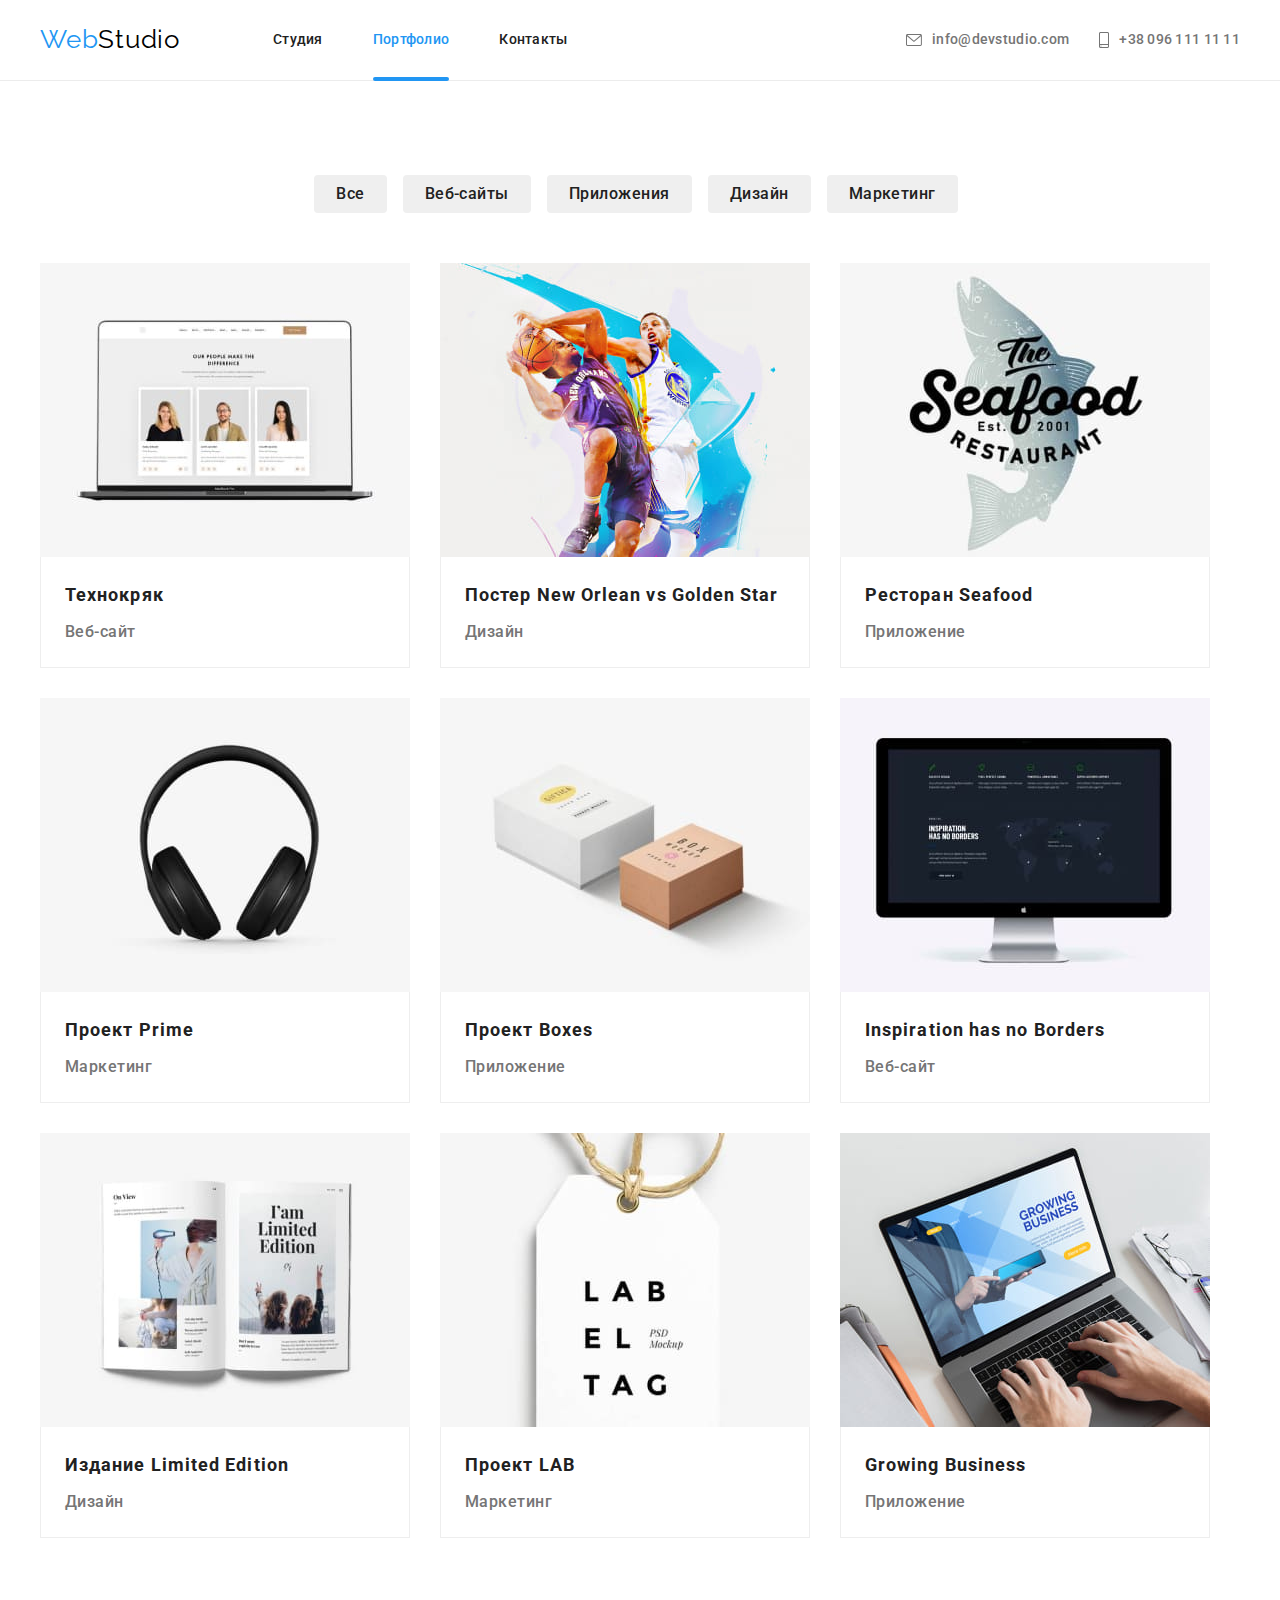
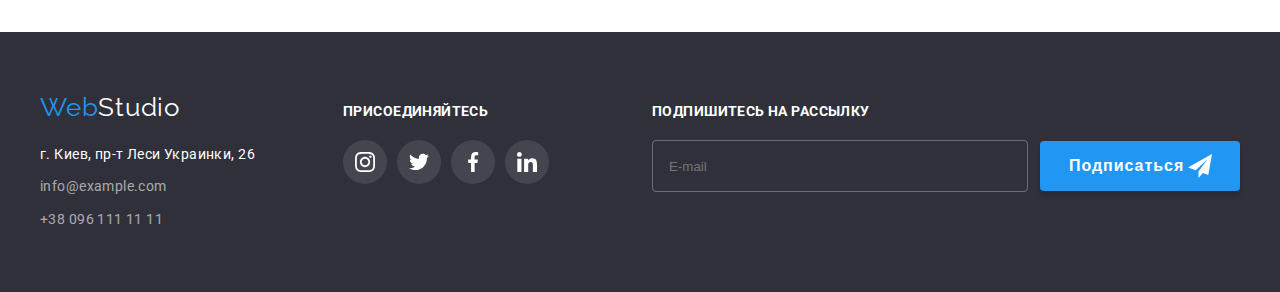
==== commit 2f8100c5: "14.07.2022" ====
--- a/portfolio.html
+++ b/portfolio.html
@@ -201,7 +201,21 @@
             <a href="" class="portfolio-card__link list">
               <div class="portfolio-card__thumb">
 
-                <img src="./images/img1laptop.jpg" alt="laptop" width="370" height="294" class="portfolio-card__picture"/>
+                <picture>
+                  <source srcset="./images/portfolio/desktop/1-project.jpg 1x,
+                    ./images/portfolio/desktop/1-project-2x.jpg 2x"
+                  media="(min-width: 1200px)"/>
+
+                  <source srcset="./images/portfolio/tablet/1-project-tab.jpg 1x,
+                    ./images/portfolio/tablet/1-project-tab-2x.jpg 2x"
+                  media="(min-width: 768px)"/>
+
+                  <source srcset="./images/portfolio/mobile/1-project-mob.jpg 1x,
+                    ./images/portfolio/mobile/1-project-mob-2x.jpg 2x"
+                  media="(min-width: 480px)"/>
+                  <img src="./images/img1laptop.jpg" alt="laptop" width="370" height="294" class="portfolio-card__picture"/>
+                </picture>
+                
 
                 <div class="portfolio-card__overley">
                   <p class="portfolio-card__overley-text">Ресурс предлагает комплексные предложения с разным уровнем функционала и сервисов. Все это позволит посетителю получить исчерпывающие сведения о компании или частном лице.</p>
@@ -220,8 +234,21 @@
             <a href="" class="portfolio-card__link list">
             <div class="portfolio-card__thumb">
 
-                <img src="./images/img2basketball.jpg" alt="laptop" width="370" height="294" class="portfolio-card__picture"/>
-
+              <picture>
+                  <source srcset="./images/portfolio/desktop/2-project.jpg 1x,
+                    ./images/portfolio/desktop/2-project-2x.jpg 2x"
+                  media="(min-width: 1200px)"/>
+
+                  <source srcset="./images/portfolio/tablet/2-project-tab.jpg 1x,
+                    ./images/portfolio/tablet/2-project-tab-2x.jpg 2x"
+                  media="(min-width: 768px)"/>
+
+                  <source srcset="./images/portfolio/mobile/2-project-mob.jpg 1x,
+                    ./images/portfolio/mobile/2-project-mob-2x.jpg 2x"
+                  media="(min-width: 480px)"/>
+                  <img src="./images/img2basketball.jpg" alt="laptop" width="370" height="294" class="portfolio-card__picture"/>
+              </picture>
+               
                 <div class="portfolio-card__overley">
                   <p class="portfolio-card__overley-text">Ресурс предлагает комплексные предложения с разным уровнем функционала и сервисов. Все это позволит посетителю получить исчерпывающие сведения о компании или частном лице.</p>
                 </div>
@@ -238,7 +265,21 @@
             <a href="" class="portfolio-card__link list">
             <div class="portfolio-card__thumb">
 
-                <img src="./images/img3seafood.jpg" alt="laptop" width="370" height="294" class="portfolio-card__picture"/>
+              <picture>
+                  <source srcset="./images/portfolio/desktop/3-project.jpg 1x,
+                    ./images/portfolio/desktop/3-project-2x.jpg 2x"
+                  media="(min-width: 1200px)"/>
+
+                  <source srcset="./images/portfolio/tablet/3-project-tab.jpg 1x,
+                    ./images/portfolio/tablet/3-project-tab-2x.jpg 2x"
+                  media="(min-width: 768px)"/>
+
+                  <source srcset="./images/portfolio/mobile/3-project-mob.jpg 1x,
+                    ./images/portfolio/mobile/3-project-mob-2x.jpg 2x"
+                  media="(min-width: 480px)"/>
+                  <img src="./images/img3seafood.jpg" alt="laptop" width="370" height="294" class="portfolio-card__picture"/>
+              </picture>
+                
 
                 <div class="portfolio-card__overley">
                   <p class="portfolio-card__overley-text">Ресурс предлагает комплексные предложения с разным уровнем функционала и сервисов. Все это позволит посетителю получить исчерпывающие сведения о компании или частном лице.</p>
@@ -256,7 +297,21 @@
             <a href="" class="portfolio-card__link list">
             <div class="portfolio-card__thumb">
 
-                <img src="./images/img4headphones.jpg" alt="laptop" width="370" height="294" class="portfolio-card__picture"/>
+              <picture>
+                  <source srcset="./images/portfolio/desktop/4-project.jpg 1x,
+                    ./images/portfolio/desktop/4-project-2x.jpg 2x"
+                  media="(min-width: 1200px)"/>
+
+                  <source srcset="./images/portfolio/tablet/4-project-tab.jpg 1x,
+                    ./images/portfolio/tablet/4-project-tab-2x.jpg 2x"
+                  media="(min-width: 768px)"/>
+
+                  <source srcset="./images/portfolio/mobile/4-project-mob.jpg 1x,
+                    ./images/portfolio/mobile/4-project-mob-2x.jpg 2x"
+                  media="(min-width: 480px)"/>
+                  <img src="./images/img4headphones.jpg" alt="laptop" width="370" height="294" class="portfolio-card__picture"/>
+              </picture>  
+              
 
                 <div class="portfolio-card__overley">
                   <p class="portfolio-card__overley-text">Ресурс предлагает комплексные предложения с разным уровнем функционала и сервисов. Все это позволит посетителю получить исчерпывающие сведения о компании или частном лице.</p>
@@ -275,7 +330,21 @@
             <a href="" class="portfolio-card__link list">
             <div class="portfolio-card__thumb">
 
-                <img src="./images/img5box.jpg" alt="laptop" width="370" height="294" class="portfolio-card__picture"/>
+              <picture>
+                  <source srcset="./images/portfolio/desktop/5-project.jpg 1x,
+                    ./images/portfolio/desktop/5-project-2x.jpg 2x"
+                  media="(min-width: 1200px)"/>
+
+                  <source srcset="./images/portfolio/tablet/5-project-tab.jpg 1x,
+                    ./images/portfolio/tablet/5-project-tab-2x.jpg 2x"
+                  media="(min-width: 768px)"/>
+
+                  <source srcset="./images/portfolio/mobile/5-project-mob.jpg 1x,
+                    ./images/portfolio/mobile/5-project-mob-2x.jpg 2x"
+                  media="(min-width: 480px)"/>
+                  <img src="./images/img5box.jpg" alt="laptop" width="370" height="294" class="portfolio-card__picture"/>
+              </picture>   
+              
 
                 <div class="portfolio-card__overley">
                   <p class="portfolio-card__overley-text">Ресурс предлагает комплексные предложения с разным уровнем функционала и сервисов. Все это позволит посетителю получить исчерпывающие сведения о компании или частном лице.</p>
@@ -293,7 +362,21 @@
              <a href="" class="portfolio-card__link list">
             <div class="portfolio-card__thumb">
 
-                <img src="./images/img6imac.jpg" alt="laptop" width="370" height="294" class="portfolio-card__picture"/>
+              <picture>
+                  <source srcset="./images/portfolio/desktop/6-project.jpg 1x,
+                    ./images/portfolio/desktop/6-project-2x.jpg 2x"
+                  media="(min-width: 1200px)"/>
+
+                  <source srcset="./images/portfolio/tablet/6-project-tab.jpg 1x,
+                    ./images/portfolio/tablet/6-project-tab-2x.jpg 2x"
+                  media="(min-width: 768px)"/>
+
+                  <source srcset="./images/portfolio/mobile/6-project-mob.jpg 1x,
+                    ./images/portfolio/mobile/6-project-mob-2x.jpg 2x"
+                  media="(min-width: 480px)"/>
+                  <img src="./images/img6imac.jpg" alt="laptop" width="370" height="294" class="portfolio-card__picture"/>
+              </picture>   
+              
 
                 <div class="portfolio-card__overley">
                   <p class="portfolio-card__overley-text">Ресурс предлагает комплексные предложения с разным уровнем функционала и сервисов. Все это позволит посетителю получить исчерпывающие сведения о компании или частном лице.</p>
@@ -311,7 +394,21 @@
             <a href="" class="portfolio-card__link list">
             <div class="portfolio-card__thumb">
 
-                <img src="./images/img7journal.jpg" alt="laptop" width="370" height="294" class="portfolio-card__picture"/>
+               <picture>
+                  <source srcset="./images/portfolio/desktop/7-project.jpg 1x,
+                    ./images/portfolio/desktop/7-project-2x.jpg 2x"
+                  media="(min-width: 1200px)"/>
+
+                  <source srcset="./images/portfolio/tablet/7-project-tab.jpg 1x,
+                    ./images/portfolio/tablet/7-project-tab-2x.jpg 2x"
+                  media="(min-width: 768px)"/>
+
+                  <source srcset="./images/portfolio/mobile/7-project-mob.jpg 1x,
+                    ./images/portfolio/mobile/7-project-mob-2x.jpg 2x"
+                  media="(min-width: 480px)"/>
+                  <img src="./images/img7journal.jpg" alt="laptop" width="370" height="294" class="portfolio-card__picture"/>
+              </picture>  
+                
 
                 <div class="portfolio-card__overley">
                   <p class="portfolio-card__overley-text">Ресурс предлагает комплексные предложения с разным уровнем функционала и сервисов. Все это позволит посетителю получить исчерпывающие сведения о компании или частном лице.</p>
@@ -329,7 +426,21 @@
             <a href="" class="portfolio-card__link list">
             <div class="portfolio-card__thumb">
 
-                <img src="./images/img8abc.jpg" alt="laptop" width="370" height="294" class="portfolio-card__picture"/>
+              <picture>
+                  <source srcset="./images/portfolio/desktop/8-project.jpg 1x,
+                    ./images/portfolio/desktop/8-project-2x.jpg 2x"
+                  media="(min-width: 1200px)"/>
+
+                  <source srcset="./images/portfolio/tablet/8-project-tab.jpg 1x,
+                    ./images/portfolio/tablet/8-project-tab-2x.jpg 2x"
+                  media="(min-width: 768px)"/>
+
+                  <source srcset="./images/portfolio/mobile/8-project-mob.jpg 1x,
+                    ./images/portfolio/mobile/8-project-mob-2x.jpg 2x"
+                  media="(min-width: 480px)"/>
+                  <img src="./images/img8abc.jpg" alt="laptop" width="370" height="294" class="portfolio-card__picture"/>
+              </picture>    
+              
 
                 <div class="portfolio-card__overley">
                   <p class="portfolio-card__overley-text">Ресурс предлагает комплексные предложения с разным уровнем функционала и сервисов. Все это позволит посетителю получить исчерпывающие сведения о компании или частном лице.</p>
@@ -347,7 +458,21 @@
             <a href="" class="portfolio-card__link list">
             <div class="portfolio-card__thumb">
 
-                <img src="./images/img9laptop_hands.jpg" alt="laptop" width="370" height="294" class="portfolio-card__picture"/>
+              <picture>
+                  <source srcset="./images/portfolio/desktop/9-project.jpg 1x,
+                    ./images/portfolio/desktop/9-project-2x.jpg 2x"
+                  media="(min-width: 1200px)"/>
+
+                  <source srcset="./images/portfolio/tablet/9-project-tab.jpg 1x,
+                    ./images/portfolio/tablet/9-project-tab-2x.jpg 2x"
+                  media="(min-width: 768px)"/>
+
+                  <source srcset="./images/portfolio/mobile/9-project-mob.jpg 1x,
+                    ./images/portfolio/mobile/9-project-mob-2x.jpg 2x"
+                  media="(min-width: 480px)"/>
+                  <img src="./images/img9laptop_hands.jpg" alt="laptop" width="370" height="294" class="portfolio-card__picture"/>
+              </picture>    
+              
 
                 <div class="portfolio-card__overley">
                   <p class="portfolio-card__overley-text">Ресурс предлагает комплексные предложения с разным уровнем функционала и сервисов. Все это позволит посетителю получить исчерпывающие сведения о компании или частном лице.</p>
--- a/css/main.css
+++ b/css/main.css
@@ -132,6 +132,11 @@
   border: none;
   background-color: transparent;
   margin-left: auto;
+}
+@media screen and (min-width: 768px) {
+  .mob-menu {
+    display: none;
+  }
 }
 
 .mob-menu-close {
@@ -170,6 +175,12 @@
   padding-left: 40px;
   padding-right: 40px;
   position: fixed;
+  opacity: 1;
+}
+.mobile-menu.is-hidden {
+  visibility: hidden;
+  opacity: 0;
+  pointer-events: none;
 }
 
 .container-mob-menu {
@@ -190,6 +201,13 @@
   line-height: 1.17;
   letter-spacing: 0.02em;
   color: var(--primaty-text-color);
+}
+.mobile-menu-nav__link:hover {
+  color: var(--accent-color);
+}
+
+.mobile-menu-nav__link--current {
+  color: var(--accent-color);
 }
 
 .mobile-menu-contact {
@@ -410,6 +428,7 @@
   line-height: 1.2;
   letter-spacing: 0.03em;
   color: var(--accent-color);
+  margin-bottom: 0;
 }
 @media screen and (min-width: 1200px) {
   .logo-footer {
@@ -424,7 +443,38 @@
   background-image: linear-gradient(to right, rgba(47, 48, 58, 0.4), rgba(47, 48, 58, 0.4)), url(../images/heroback.jpg);
   background-repeat: no-repeat;
   background-position: center;
+  background-size: cover;
   padding: 200px 0px;
+}
+@media (min-device-pixel-ratio: 2), (min-resolution: 192dpi), (min-resolution: 2dppx) {
+  .hero {
+    background-image: linear-gradient(to right, rgba(47, 48, 58, 0.4), rgba(47, 48, 58, 0.4)), url(../images/hero-pic/header-mob-2x.jpg);
+  }
+}
+@media screen and (min-width: 480px) {
+  .hero {
+    background-image: linear-gradient(to right, rgba(47, 48, 58, 0.4), rgba(47, 48, 58, 0.4)), url(../images/hero-pic/header-mob.jpg);
+  }
+}
+@media (min-device-pixel-ratio: 2), (min-resolution: 192dpi), (min-resolution: 2dppx) {
+  .hero {
+    background-image: linear-gradient(to right, rgba(47, 48, 58, 0.4), rgba(47, 48, 58, 0.4)), url(../images/hero-pic/header-tablet-2x.jpg);
+  }
+}
+@media screen and (min-width: 768px) {
+  .hero {
+    background-image: linear-gradient(to right, rgba(47, 48, 58, 0.4), rgba(47, 48, 58, 0.4)), url(../images/hero-pic/header-tablet.jpg);
+  }
+}
+@media (min-device-pixel-ratio: 2), (min-resolution: 192dpi), (min-resolution: 2dppx) {
+  .hero {
+    background-image: linear-gradient(to right, rgba(47, 48, 58, 0.4), rgba(47, 48, 58, 0.4)), url(../images/hero-pic/header-2x.jpg);
+  }
+}
+@media screen and (min-width: 1200px) {
+  .hero {
+    background-image: linear-gradient(to right, rgba(47, 48, 58, 0.4), rgba(47, 48, 58, 0.4)), url(../images/hero-pic/header.jpg);
+  }
 }
 
 .hero__title {
@@ -643,6 +693,7 @@
   background-color: var(--white-text-color);
   box-shadow: 0px 1px 3px rgba(0, 0, 0, 0.12), 0px 1px 1px rgba(0, 0, 0, 0.14), 0px 2px 1px rgba(0, 0, 0, 0.2);
   border-radius: 0px 0px 4px 4px;
+  padding-bottom: 30px;
   margin-bottom: 30px;
 }
 @media screen and (min-width: 768px) {
@@ -656,6 +707,7 @@
   .team-member {
     margin-bottom: 0;
     width: 270px;
+    padding-bottom: 0;
   }
 }
 
@@ -666,7 +718,6 @@
 
 .team-member__contacts {
   margin-top: 30px;
-  margin-bottom: 24px;
 }
 @media screen and (min-width: 768px) {
   .team-member__contacts {
@@ -844,11 +895,6 @@
   }
 }
 
-.logo-footer {
-  display: inline-block;
-  margin-bottom: 20px;
-}
-
 .footer__adress {
   text-align: center;
   color: var(--white-text-color);
@@ -856,7 +902,7 @@
   font-size: 14px;
   line-height: 1.7;
   letter-spacing: 0.03em;
-  margin-bottom: 20px;
+  margin-bottom: 8px;
   margin-top: 20px;
 }
 @media screen and (min-width: 1200px) {
@@ -1271,7 +1317,7 @@
 .backdrop.is-hidden .modal {
   transform: translate(-50%, -50%) scale(0);
 }
-@media screen and (min-width: 320px) {
+@media screen and (max-width: 480px) {
   .modal {
     min-height: 609px;
     width: calc(100% - 30px);
@@ -1412,16 +1458,10 @@
   margin-bottom: 30px;
   margin-top: 20px;
 }
-@media screen and (min-width: 320px) {
-  .form-agreement {
-    flex-wrap: wrap;
-  }
-}
 
 .form-agreement__label {
-  font-weight: 400;
   font-size: 12px;
-  line-height: 1.17;
+  line-height: 1.71;
   letter-spacing: 0.03em;
   color: var(--secondary-text-color);
   display: flex;
@@ -1436,6 +1476,18 @@
   border-radius: 2px;
   margin-right: 8px;
 }
+@media screen and (max-width: 480px) {
+  .form-agreement__label::before {
+    width: 13px;
+    height: 12px;
+  }
+}
+@media screen and (max-width: 480px) {
+  .form-agreement__label {
+    font-size: 11px;
+    line-height: 1.71;
+  }
+}
 @media screen and (min-width: 1200px) {
   .form-agreement__label {
     font-size: 14px;
@@ -1448,7 +1500,6 @@
   font-size: 11px;
   line-height: 1.17;
   letter-spacing: 0.03em;
-  font-weight: 400;
 }
 @media screen and (min-width: 1200px) {
   .form-agreement__link {
@@ -1464,6 +1515,11 @@
   background-image: url(../images/icon-check.svg);
   background-repeat: no-repeat;
   background-position: center;
+}
+
+.agreement {
+  display: flex;
+  align-items: center;
 }
 
 .form__buttom {
@@ -1486,4 +1542,38 @@
 }
 .form__buttom:hover {
   background: #188ce8;
+}
+
+.chekbox-icon {
+  width: 16px;
+  height: 15px;
+}
+@media screen and (min-width: 480px) {
+  .chekbox-icon {
+    width: 16px;
+    height: 15px;
+    margin-right: 8px;
+  }
+}
+
+.chekbox-text {
+  display: inline-block;
+  text-align: center;
+  font-weight: 400;
+  font-size: 12px;
+  line-height: 1.17;
+  letter-spacing: 0.03em;
+  color: #757575;
+}
+@media screen and (min-width: 1200px) {
+  .chekbox-text {
+    font-size: 14px;
+    line-height: 1.71;
+  }
+}
+
+.form-agree {
+  display: flex;
+  align-items: center;
+  width: 100%;
 }/*# sourceMappingURL=main.css.map */